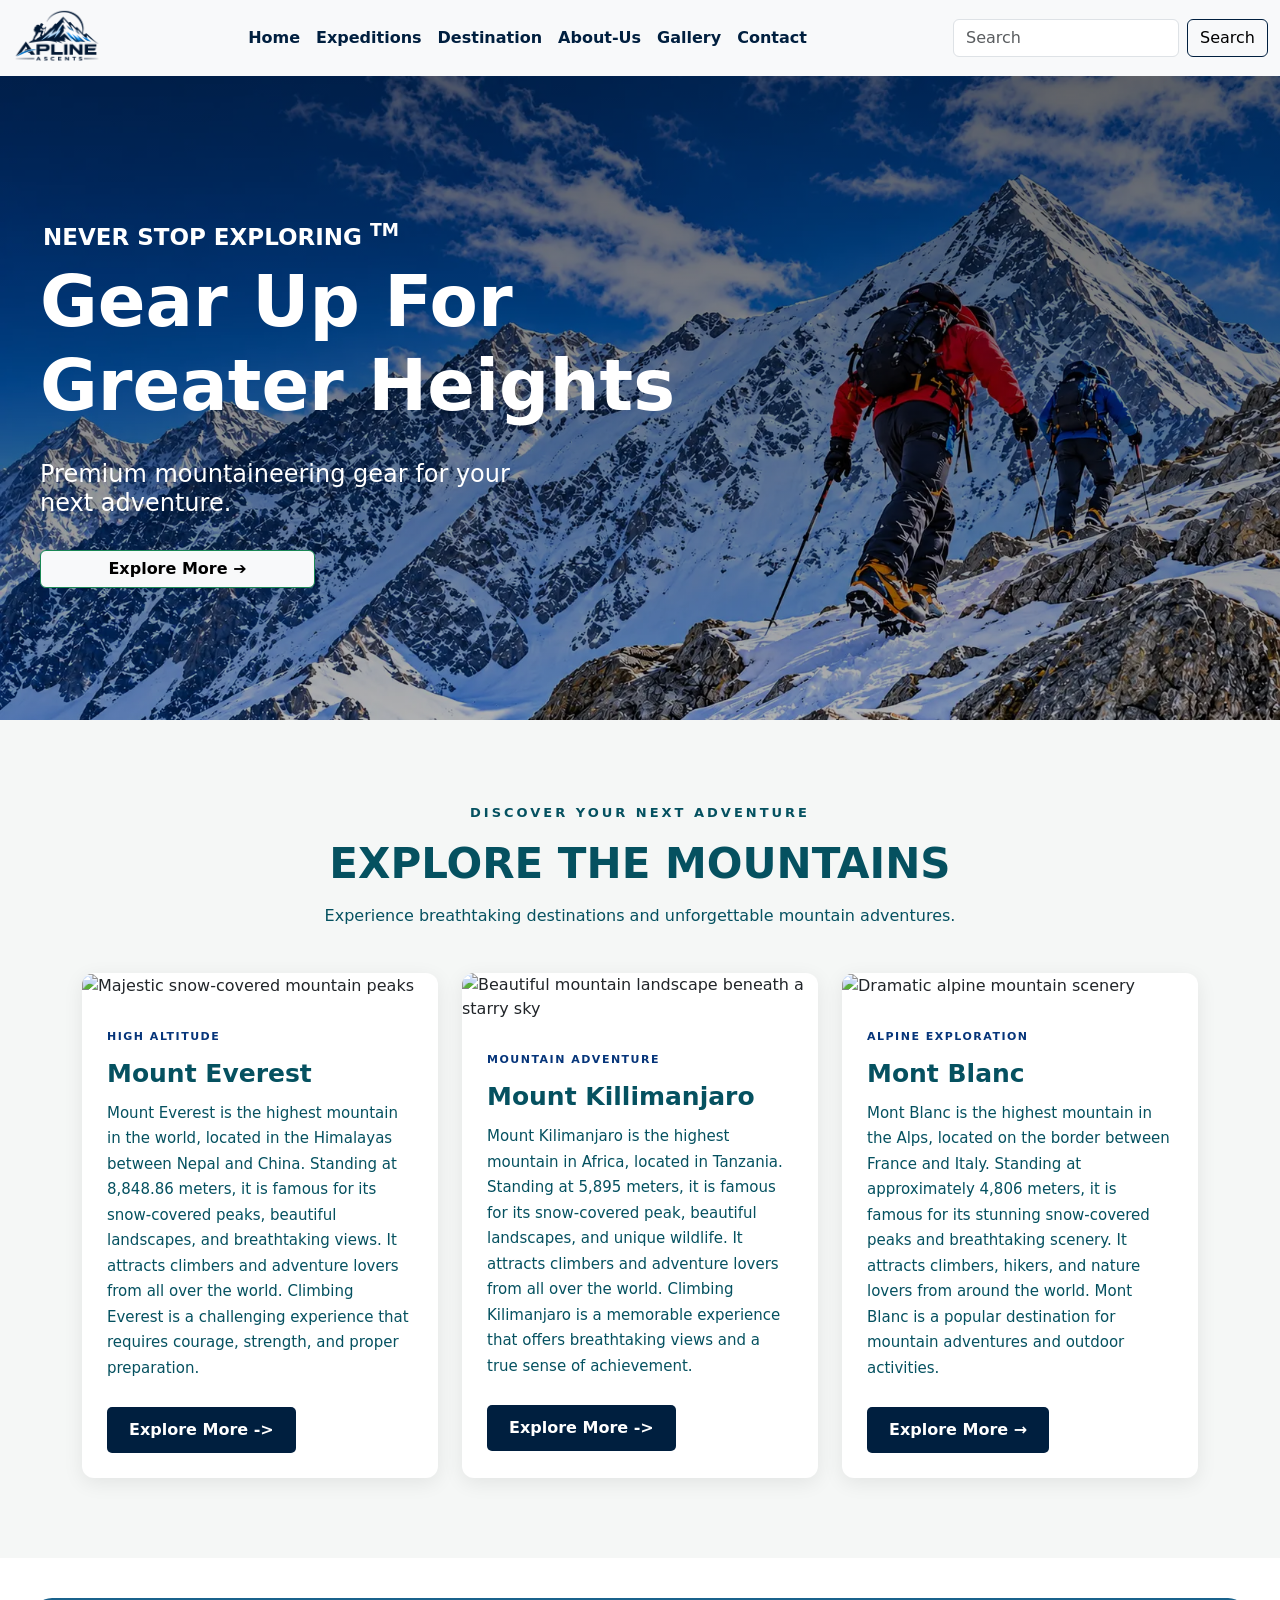
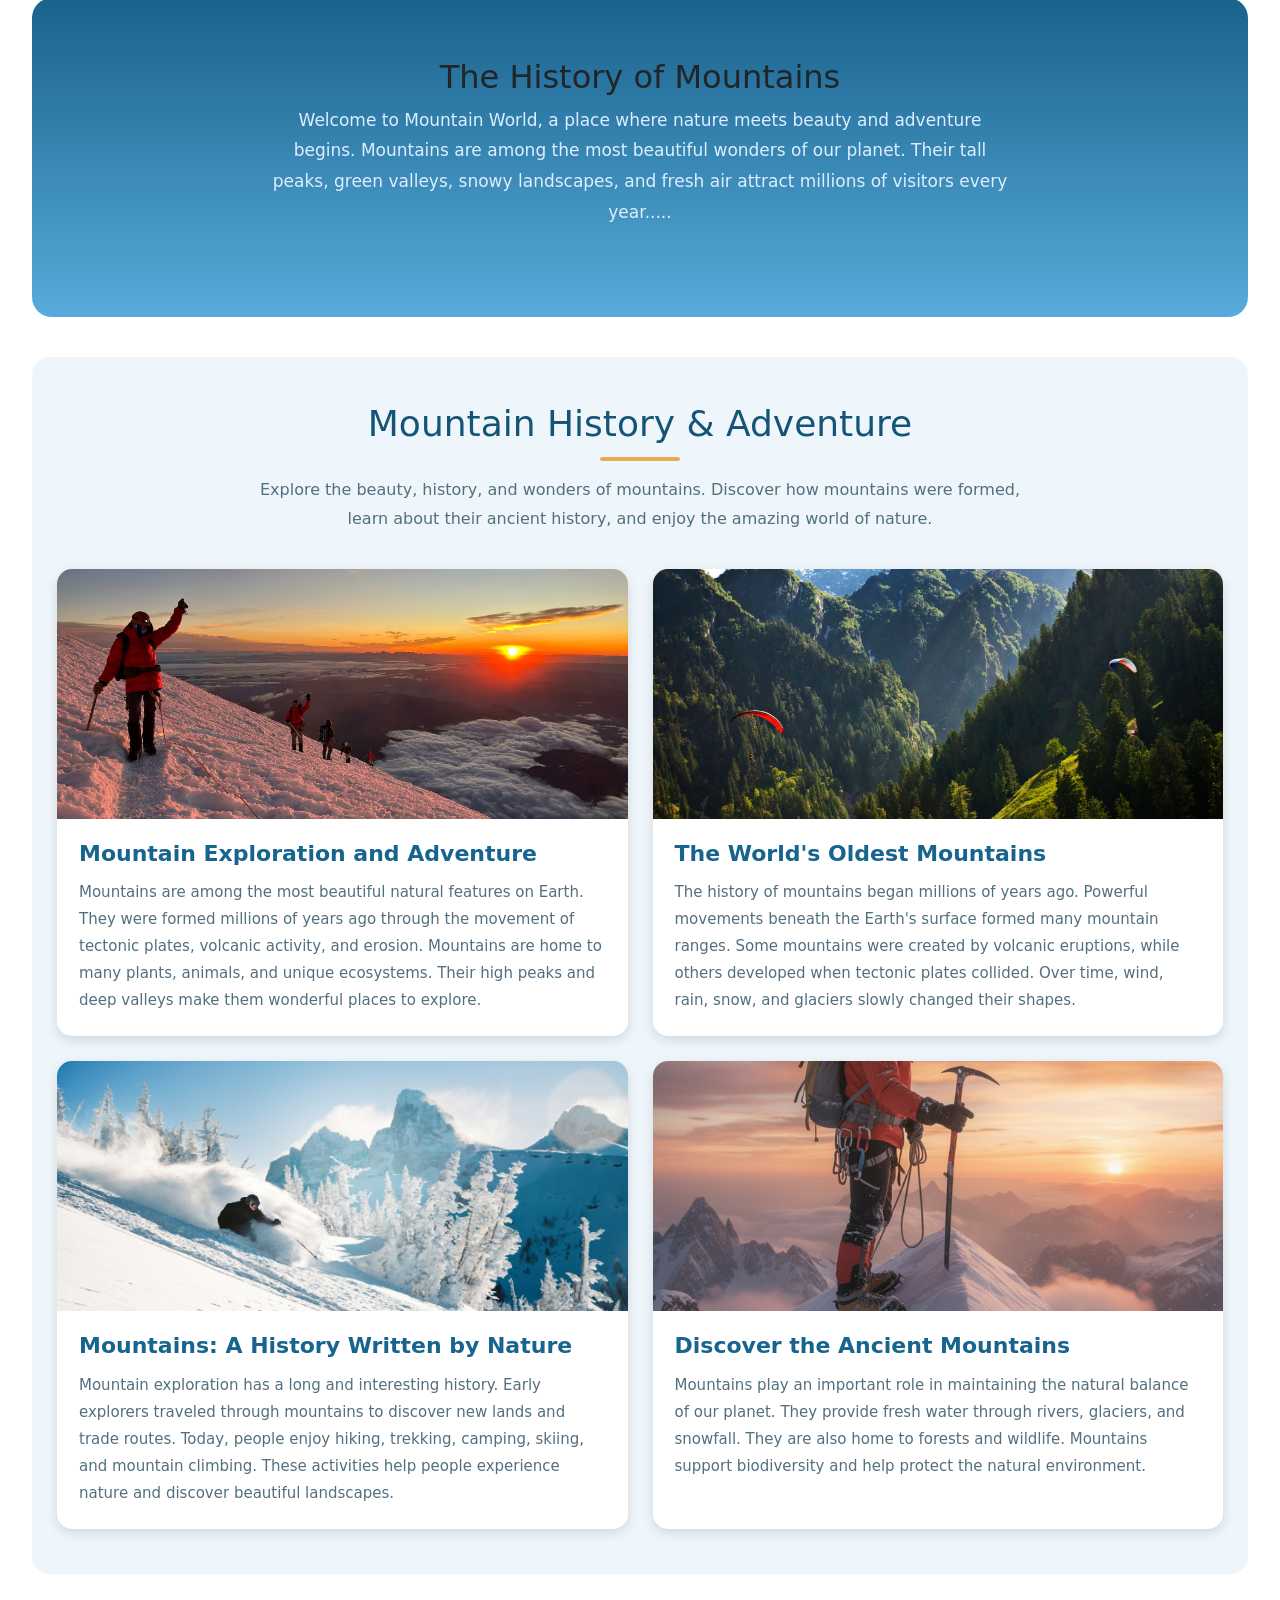
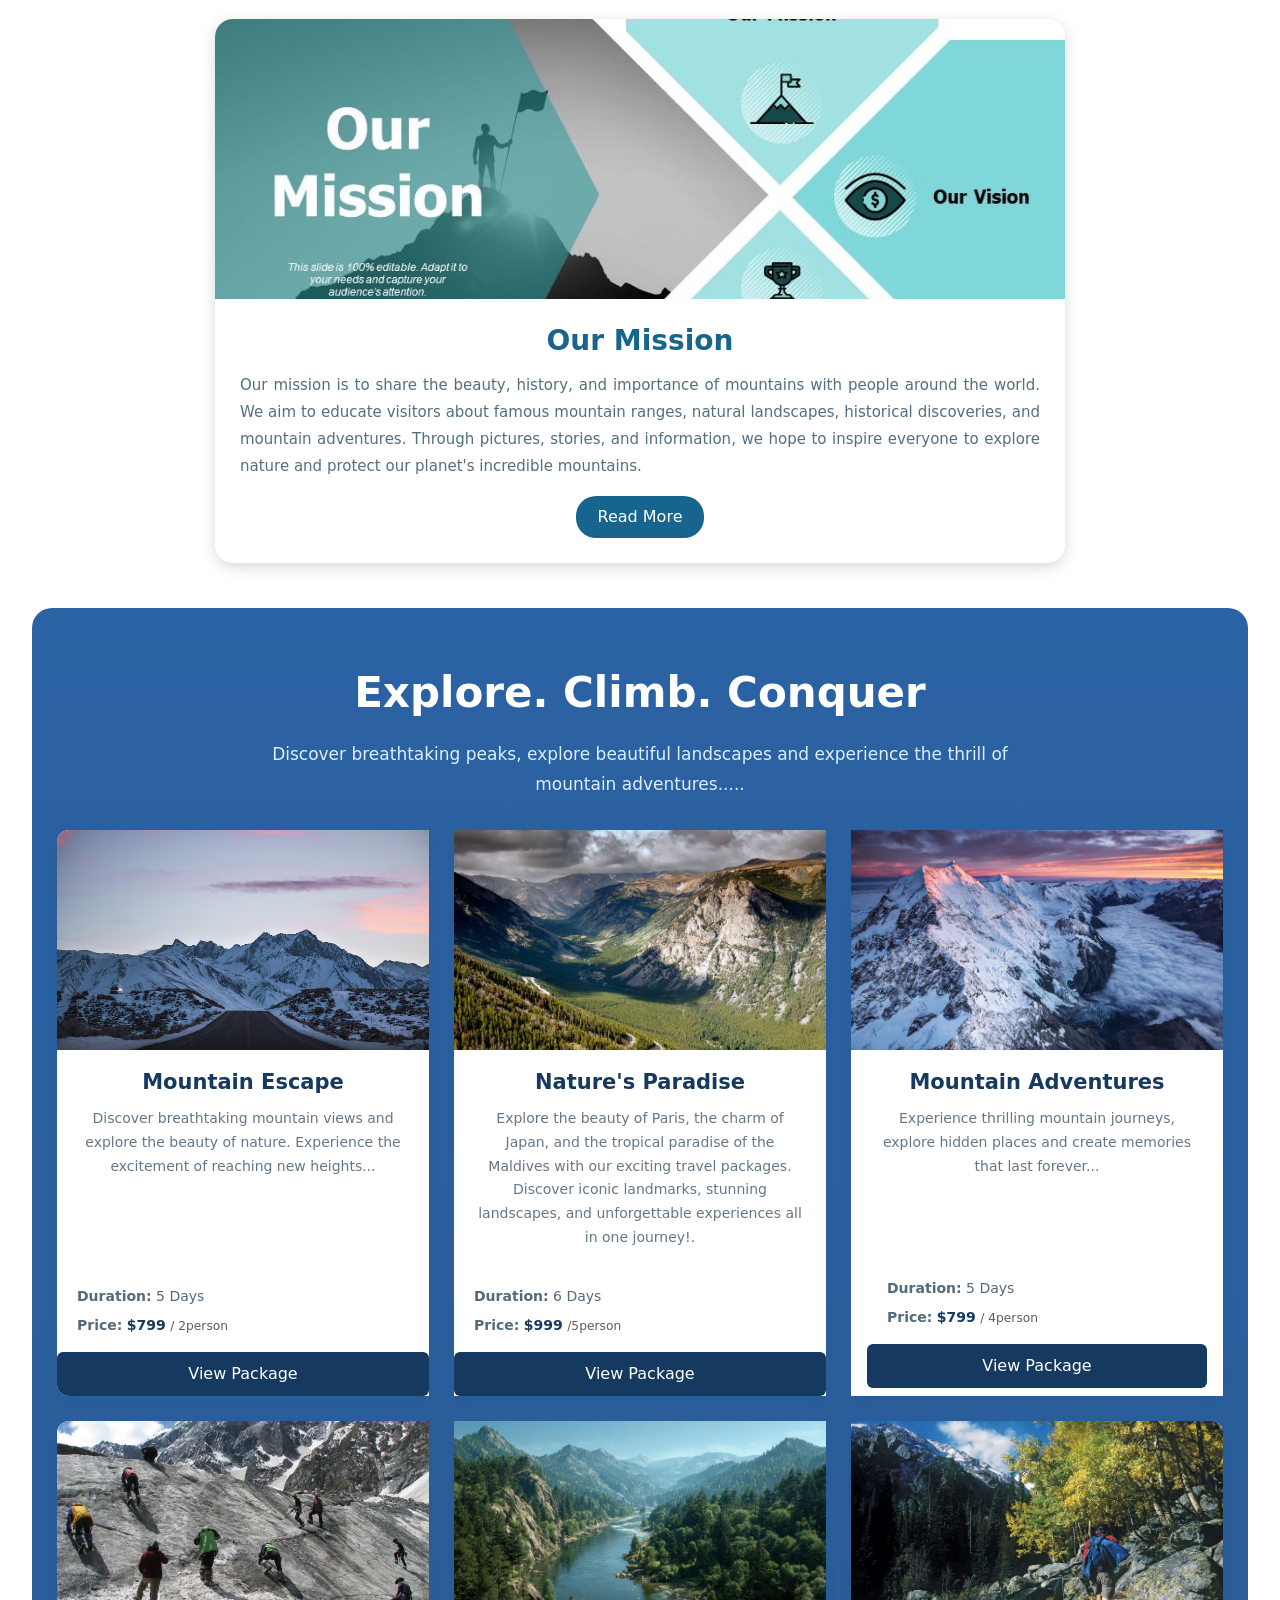
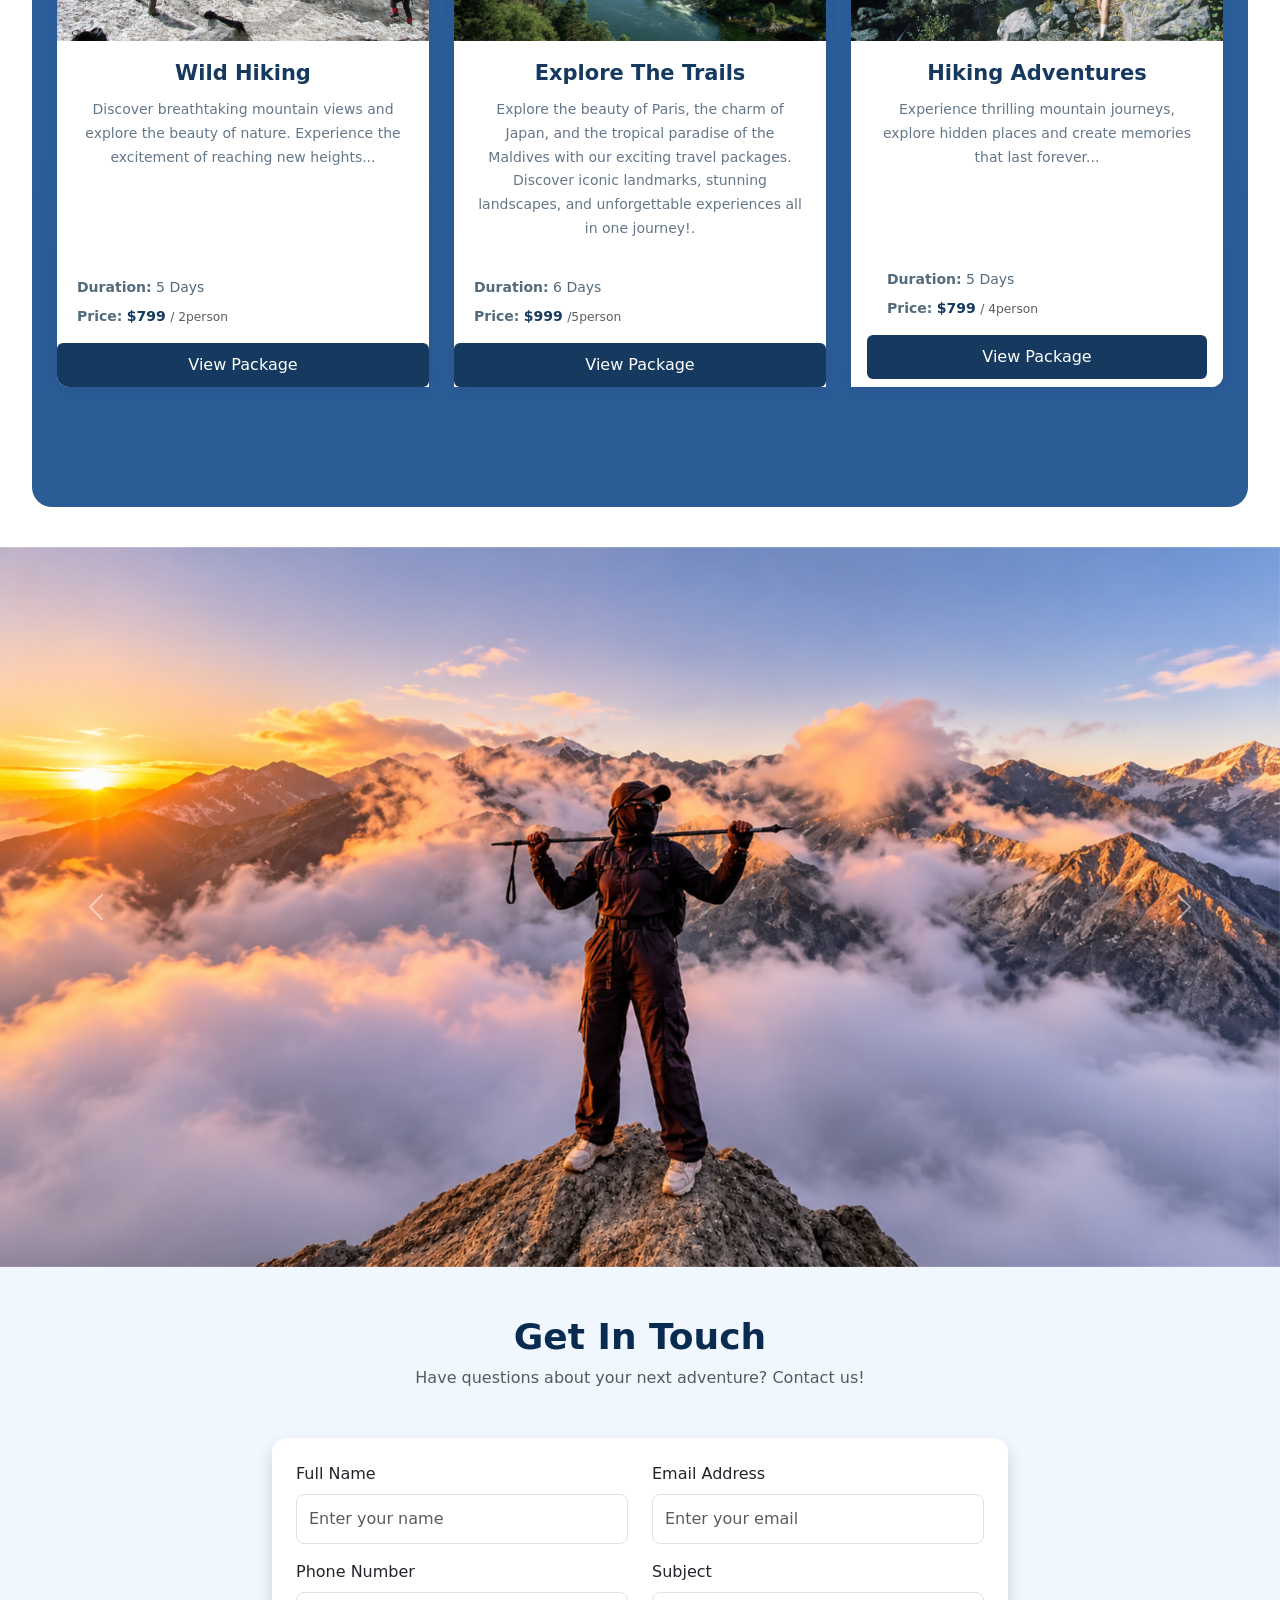
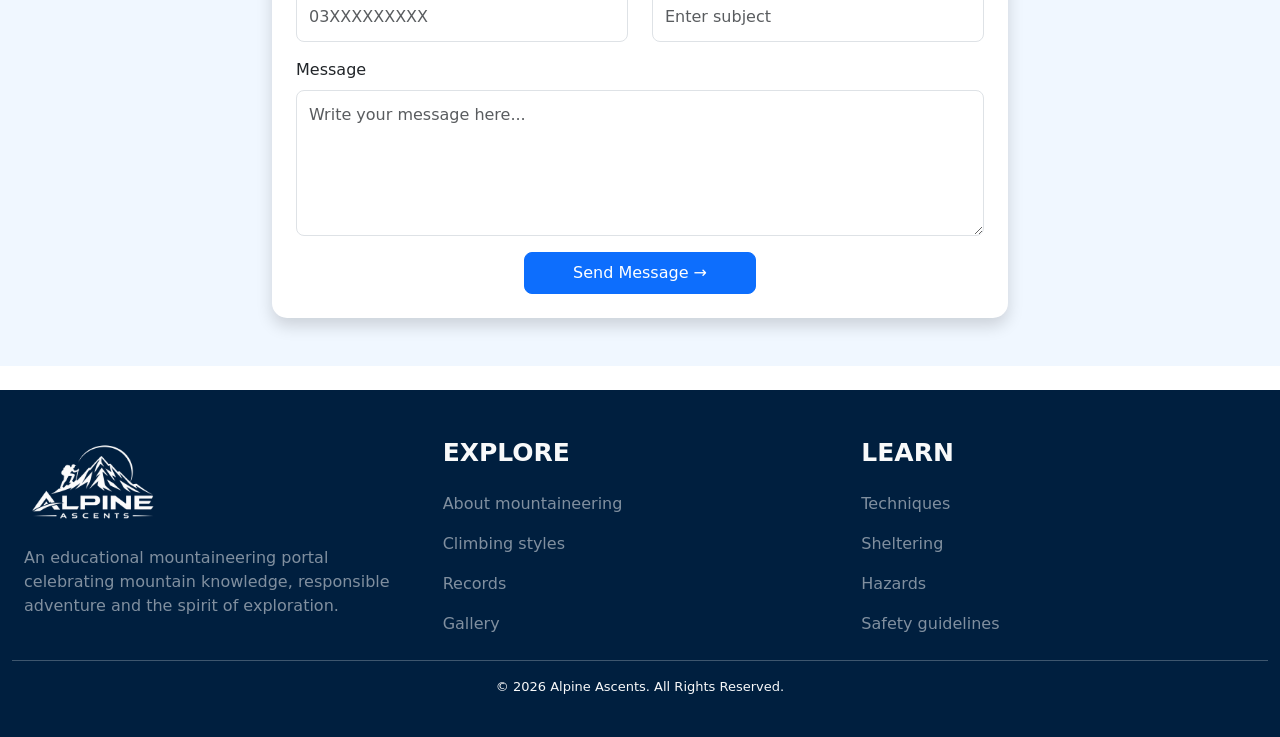
==== index.html @ e3d976d2 "first commit" ====
<!DOCTYPE html>
<html lang="en">
<head>
    <meta charset="UTF-8">
    <meta name="viewport" content="width=device-width, initial-scale=1.0">
    <meta name="description" content="Explore the world of mountaineering with Alpine Ascents. Discover famous mountains, climbing techniques, safety guidelines, and exciting mountain adventures." >
    <meta name="keywords" content="mountaineering, Alpine Ascents, mountain climbing, climbing techniques, famous mountains, mountaineering safety, climbing styles, mountain adventures, mountain exploration, mountaineering education">
    <title>Discover the World of Mountaineering</title>
    <link rel="stylesheet" href="./bootstrap css/bootstrap.css">
    <link rel="stylesheet" href="./bootstrap css/style.css">
    <link rel="stylesheet" href="./css/bootstrap.css">
    <link rel="shortcut icon" href="./images/Alpine Ascents Mountain Logo.png">
</head>

<body>
   
  <section>

      <nav class="navbar navbar-expand-lg navbar-light bg-light fixed-top">
  <div class="container-fluid">
    <div class="logoo">
      <img src="./images/Alpine Ascents Mountain Logo.png" >
    </div>
    <button class="navbar-toggler" type="button" data-bs-toggle="collapse" data-bs-target="#navbarSupportedContent" aria-controls="navbarSupportedContent" aria-expanded="false" aria-label="Toggle navigation">
      <span class="navbar-toggler-icon"></span>
    </button>
    <div class="collapse navbar-collapse" id="navbarSupportedContent">
     
      <ul class="navbar-nav mx-auto mb-2 mb-lg-0">
        <li class="nav-item">
          <a class="nav-link text-danger fw-bold" aria-current="page" href="./index.html" target="_top">Home</a>
        </li>
        <li class="nav-item">
          <a class="nav-link text-danger fw-bold" href="#Expeditions">Expeditions</a>
        </li>
         <li class="nav-item">
          <a class="nav-link text-danger fw-bold" href="./destination.html">Destination</a>
        </li>
         <li class="nav-item">
          <a class="nav-link text-danger fw-bold" href="#About-Us">About-Us</a>
        </li>
         <li class="nav-item">
          <a class="nav-link text-danger fw-bold" href="#gallery">Gallery</a>
        </li>
         <li class="nav-item">
          <a class="nav-link text-danger fw-bold" href="#contact">Contact</a>
        </li>
      </ul>
      
    <form class="d-flex" onsubmit="searchSection(event)">
    <input class="form-control me-2"
           type="search"
           id="searchInput"
           placeholder="Search">

    <button class="btn btn-outline-success" type="submit">
        Search
    </button>
</form>


    </div>
  </div>
</nav>
  </section>


  <section class="hero-section">
    <div class="hero">
      <img src="./images/Climbers Beneath Jagged Peaks.webp" class="hero-img">
    </div>
    <span class="d-block fw-bolder" style="margin-top: -500px; color: white; font-size: 23px; margin-left: 43px;">NEVER STOP EXPLORING <sup>TM</sup> </span>
  
    <h1 class="d-block fw-bolder hero-content" style="margin-top: -10; color: #fff; font-size: 80px; margin-left: 40px;">Gear Up For <br> Greater Heights</h1>
    <h4 class="hero-content" style="margin-top:200px; margin-left: 40px; font-weight:400;">Premium mountaineering gear for your <br> next adventure.</h4>
  
    <div class="btnn">
    <div class="d-flex">
    <button type="button" class="btn btn-success hero-contentt bg-light fw-bold"><a href="#About-Us">Explore More ➔</a></button>
  </div> 
  </div>
  

  </section>

    <div id="read-more">
  <section class="mountain-explore">
    <div class="container">

      <div class="explore-heading text-center">
        <span>DISCOVER YOUR NEXT ADVENTURE</span>
        <h2>EXPLORE THE MOUNTAINS</h2>
        <p>Experience breathtaking destinations and unforgettable mountain adventures.</p>
      </div>

      <div class="row g-4">
        <div class="col-lg-4 col-md-6 col-12">
          <div class="mountain-card">
            <img src="https://images.unsplash.com/photo-1464822759023-fed622ff2c3b?w=900"
            alt="Majestic snow-covered mountain peaks">

          <div class="mountain-info">
            <span class="mountain-tag">HIGH ALTITUDE</span>
            <h3>Mount Everest</h3>
            <p>
              Mount Everest is the highest mountain in the world, located in the Himalayas between Nepal and China. Standing at 8,848.86 meters, it is famous for its snow-covered peaks, beautiful landscapes, and breathtaking views. It attracts climbers and adventure lovers from all over the world. Climbing Everest is a challenging experience that requires courage, strength, and proper preparation.
            </p>
          <a href="#Expeditions" class="explore-btn">Explore More -></a>
          </div>
        </div>
        </div>
      
        <div class="col-lg-4 col-md-6 col-12">
          <div class="mountain-card">
            <img src="https://images.unsplash.com/photo-1519681393784-d120267933ba?w=900"
             alt="Beautiful mountain landscape beneath a starry sky">

             <div class="mountain-info">
              <span class="mountain-tag">MOUNTAIN ADVENTURE</span>
              <h3>Mount Killimanjaro</h3>
              <p>
               Mount Kilimanjaro is the highest mountain in Africa, located in Tanzania. Standing at 5,895 meters, it is famous for its snow-covered peak, beautiful landscapes, and unique wildlife. It attracts climbers and adventure lovers from all over the world. Climbing Kilimanjaro is a memorable experience that offers breathtaking views and a true sense of achievement.
              </p>
              <a href="#Expeditions" class="explore-btn">Explore More -></a>
             </div>
          </div>
        </div>

        <div class="col-lg-4 col-md-6 col-12">
           <div class="mountain-card">
                    <img src="https://images.unsplash.com/photo-1464278533981-50106e6176b1?w=900"
                alt="Dramatic alpine mountain scenery">

                    <div class="mountain-info">
                        <span class="mountain-tag">ALPINE EXPLORATION</span>
                        <h3>Mont Blanc</h3>
                        <p>
                          Mont Blanc is the highest mountain in the Alps, located on the border between France and Italy. Standing at approximately 4,806 meters, it is famous for its stunning snow-covered peaks and breathtaking scenery. It attracts climbers, hikers, and nature lovers from around the world. Mont Blanc is a popular destination for mountain adventures and outdoor activities.
                        </p>
                        <a href="#Expeditions" class="explore-btn">Explore More →</a>
                    </div>
            </div>
        </div>
      </div>
    </div>

  </section>
  </div>


  

<section id="Expeditions">

<section class="history">

      <h2 class="history-hadding">
        The History of Mountains
      </h2>

      <p class="history-description">
        Welcome to Mountain World, a place where nature meets beauty and adventure begins. Mountains are among the most beautiful wonders of our planet. Their tall peaks, green valleys, snowy landscapes, and fresh air attract millions of visitors every year..... 
      </p>

</section>

<section>

<section class="adventure">

    <h2 class="adventure-hadding">
        Mountain History & Adventure
    </h2>

    <p class="adventure-description">
        Explore the beauty, history, and wonders of mountains.
        Discover how mountains were formed, learn about their
        ancient history, and enjoy the amazing world of nature.
    </p>

    <div class="adventure-cards">

        <div class="card adventure-card">
            <img src="./images/Peters_Layne_SC_07262025_RopeTeamsAtSunrise--S-.jpeg" alt="Mountain Exploration">

            <div class="card-body">
                <h5 class="card-title">Mountain Exploration and Adventure</h5>
                <p class="card-text">
                    Mountains are among the most beautiful natural features on Earth. They were formed millions of years ago through the movement of tectonic plates, volcanic activity, and erosion. Mountains are home to many plants, animals, and unique ecosystems. Their high peaks and deep valleys make them wonderful places to explore.
                </p>
                
            </div>
        </div>


        <div class="card adventure-card">
            <img src="./images/153245593.webp" alt="Old Mountains">

            <div class="card-body">
                <h5 class="card-title">The World's Oldest Mountains</h5>
                <p class="card-text">
                    The history of mountains began millions of years ago. Powerful movements beneath the Earth's surface formed many mountain ranges. Some mountains were created by volcanic eruptions, while others developed when tectonic plates collided. Over time, wind, rain, snow, and glaciers slowly changed their shapes.
                </p>
               
            </div>
        </div>


        <div class="card adventure-card">
            <img src="./images/1090db19f9a7d6df4d1b17694702d9575f4d8261.jpg" alt="Mountain Nature">

            <div class="card-body">
                <h5 class="card-title">Mountains: A History Written by Nature</h5>
                <p class="card-text">
                    Mountain exploration has a long and interesting history. Early explorers traveled through mountains to discover new lands and trade routes. Today, people enjoy hiking, trekking, camping, skiing, and mountain climbing. These activities help people experience nature and discover beautiful landscapes.
                </p>
               
            </div>
        </div>


        <div class="card adventure-card">
            <img src="./images/peak-sunset-triumph-stockcake.jpg" alt="Mountain Sunset">

            <div class="card-body">
                <h5 class="card-title">Discover the Ancient Mountains</h5>
                <p class="card-text">
                    Mountains play an important role in maintaining the natural balance of our planet. They provide fresh water through rivers, glaciers, and snowfall. They are also home to forests and wildlife. Mountains support biodiversity and help protect the natural environment.
                </p>
               
            </div>
        </div>

    </div>

</section>



<div class="card mission-card">

    <img src="./images/our mission.jpg" alt="Our Mission">

    <div class="card-body">
        <h3 class="card-title">Our Mission</h3>

        <p class="card-text">
            Our mission is to share the beauty, history, and importance
            of mountains with people around the world. We aim to educate
            visitors about famous mountain ranges, natural landscapes,
            historical discoveries, and mountain adventures. Through
            pictures, stories, and information, we hope to inspire
            everyone to explore nature and protect our planet's
            incredible mountains.
        </p>
 <a href="#read-more" class="btn btn-primary">Read More</a>
      
    </div>

</div>

</section>




<section id="About-Us">

      <section class="trip-section">

      <h2 class="trip-heading">
        Explore. Climb. Conquer
      </h2>

      <p class="trip-description">
        Discover breathtaking peaks, explore beautiful landscapes
    and experience the thrill of mountain adventures..... 
      </p>



<div class="card-group">
  <div class="card">
    <img src="./images/beautiful-wide-shot-road-near-mountains-filled-with-snow-pink-purple-sky_181624-2416.avif" alt="...">
    <div class="card-body">
      <h3 class="card-title">Mountain Escape</h3>
      <p class="card-text">Discover breathtaking mountain views and explore the beauty of nature. Experience the excitement of reaching new heights...</p>
    </div>
    <div class="card-footer">
      <small class="text-muted"></small>
    </div>



<p class="mb-2">
    <i class="bi bi-calendar-event"></i>
    <strong>Duration:</strong> 5 Days 
</p>

<p class="mb-3">
    <strong>Price:</strong>
    <span class="text-primary fw-bold">$799</span>
    <small class="text-muted">/ 2person</small>
</p>

<a href="javascript:void(0);"
   class="btn btn-primary w-100"
   onclick="showAlert()">
    View Package
</a>
  </div>
  
  <div class="card">
    <img src="./images/638330712259251582.jpg" class="card-img-top" alt="...">
    <div class="card-body">
      <h3 class="card-title">Nature's Paradise</h3>
      <p class="card-text">Explore the beauty of Paris, the charm of Japan, and the tropical paradise of the Maldives with our exciting travel packages. Discover iconic landmarks, stunning landscapes, and unforgettable experiences all in one journey!.</p>
    </div>
    <div class="card-footer">
      <small class="text-muted"></small>
    </div>

    <p class="mb-2">
    <i class="bi bi-calendar-event"></i>
    <strong>Duration:</strong> 6 Days 
</p>

<p class="mb-3">
    <strong>Price:</strong>
    <span class="text-primary fw-bold">$999</span>
    <small class="text-muted">/5person</small>
</p>

<a href="javascript:void(0);"
   class="btn btn-primary w-100"
   onclick="showAlert()">
    View Package
</a>

  </div>
  <div class="card">
    <img src="./images/grand-peaks-mount-cook.avif" class="card-img-top" alt="...">
    <div class="card-body">
      <h5 class="card-title">Mountain Adventures</h5>
      <p class="card-text">Experience thrilling mountain journeys, explore hidden places and create memories that last forever...</p>
    </div>
    <div class="card-footer">
      <small class="text-muted"></small>


<p class="mb-2">
    <i class="bi bi-calendar-event"></i>
    <strong>Duration:</strong> 5 Days 
</p>

<p class="mb-3">
    <strong>Price:</strong>
    <span class="text-primary fw-bold">$799</span>
    <small class="text-muted">/ 4person</small>
</p>

<a href="javascript:void(0);"
   class="btn btn-primary w-100"
   onclick="showAlert()">
    View Package
</a>



        </div>
    </div>


<div class="card-group">
  <div class="card">
    <img src="./images/tumblr_inline_nokqxhLLDf1sylz4h_1280.jpg" alt="...">
    <div class="card-body">
      <h3 class="card-title">Wild Hiking</h3>
      <p class="card-text">Discover breathtaking mountain views and explore the beauty of nature. Experience the excitement of reaching new heights...</p>
    </div>
    <div class="card-footer">
      <small class="text-muted"></small>
    </div>

<p class="mb-2">
    <i class="bi bi-calendar-event"></i>
    <strong>Duration:</strong> 5 Days 
</p>

<p class="mb-3">
    <strong>Price:</strong>
    <span class="text-primary fw-bold">$799</span>
    <small class="text-muted">/ 2person</small>
</p>

<a href="javascript:void(0);"
   class="btn btn-primary w-100"
   onclick="showAlert()">
    View Package
</a>
  </div>
  
  <div class="card">
    <img src="./images/a-wide-river-flows-through-a-dense-green-forest-with-mountains-in-the-background-under-a-clear-blue-sky-free-photo.jpeg" class="card-img-top" alt="...">
    <div class="card-body">
      <h3 class="card-title">Explore The Trails</h3>
      <p class="card-text">Explore the beauty of Paris, the charm of Japan, and the tropical paradise of the Maldives with our exciting travel packages. Discover iconic landmarks, stunning landscapes, and unforgettable experiences all in one journey!.</p>
    </div>
    <div class="card-footer">
      <small class="text-muted"></small>
    </div>

    <p class="mb-2">
    <i class="bi bi-calendar-event"></i>
    <strong>Duration:</strong> 6 Days 
</p>

<p class="mb-3">
    <strong>Price:</strong>
    <span class="text-primary fw-bold">$999</span>
    <small class="text-muted">/5person</small>
</p>

<a href="javascript:void(0);"
   class="btn btn-primary w-100"
   onclick="showAlert()">
    View Package
</a>
  </div>
  <div class="card">
    <img src="./images/Hikers-Gore-Range-Mountains-Denver.webp" class="card-img-top" alt="...">
    <div class="card-body">
      <h5 class="card-title">Hiking Adventures</h5>
      <p class="card-text">Experience thrilling mountain journeys, explore hidden places and create memories that last forever...</p>
    </div>
    <div class="card-footer">
      <small class="text-muted"></small>


<p class="mb-2">
    <i class="bi bi-calendar-event"></i>
    <strong>Duration:</strong> 5 Days 
</p>

<p class="mb-3">
    <strong>Price:</strong>
    <span class="text-primary fw-bold">$799</span>
    <small class="text-muted">/ 4person</small>
</p>

<a href="javascript:void(0);"
   class="btn btn-primary w-100"
   onclick="showAlert()">
    View Package
</a>

        </div>
    </div>

</section>
</section>

<section>
  
</section>



<section id="gallery">
<div id="carouselExampleControls" class="carousel slide" data-bs-ride="carousel"  data-bs-interval="2000">
  <div class="carousel-inner">
    <div class="carousel-item active">
      <img src="./images/Lone Hiker Above Golden Mountain Clouds.png" class="d-block w-100" alt="image1">
    </div>
    <div class="carousel-item ">
      <img src="./images/Sunset Summit Hiker Above the Clouds.png" class="d-block w-100" alt="image2">
    </div>
    <div class="carousel-item">
      <img src="./images/Climber Against the Frozen Peaks.png" class="d-block w-100" alt="image3">
    </div>
    <div class="carousel-item">
      <img src="./images/Powder Turn Beneath Snowy Peaks.png" class="d-block w-100" alt="image4">
    </div>
    <div class="carousel-item">
      <img src="./images/Peters_Layne_SC_07262025_RopeTeamsAtSunrise--S-.jpeg" class="d-block w-100" alt="image4">
    </div>
  </div>
  <button class="carousel-control-prev" type="button" data-bs-target="#carouselExampleControls" data-bs-slide="prev">
    <span class="carousel-control-prev-icon" aria-hidden="true"></span>
    <span class="visually-hidden">Previous</span>
  </button>
  <button class="carousel-control-next" type="button" data-bs-target="#carouselExampleControls" data-bs-slide="next">
    <span class="carousel-control-next-icon" aria-hidden="true"></span>
    <span class="visually-hidden">Next</span>
  </button>
</div>
</section>





<section id="contact" class="py-5">
    <div class="container">

        <div class="text-center mb-5">
            <h2 class="fw-bold">Get In Touch</h2>
            <p class="text-muted">
                Have questions about your next adventure? Contact us!
            </p>
        </div>

        <div class="row justify-content-center">

            <div class="col-lg-8 col-md-10 col-12">

                <div class="card border-0 shadow p-4">

                    <form action="https://formsubmit.co/abeer2606b@aptechgdn.net"
                        method="POST">

                        <input type="hidden" name="_subject"
                            value="New Message - Alpine Ascents">

                        <input type="hidden" name="_template"
                            value="table">

                        <div class="row">

                            <div class="col-md-6 mb-3">
                                <label class="form-label">Full Name</label>
                                <input type="text" name="name"
                                 class="form-control"
                                 placeholder="Enter your name"
                                pattern="[A-Za-z ]{3,}"
                               minlength="3"
                              title="Name must contain at least 3 letters. Numbers are not allowed."
                              required> 
                            </div>

                            <div class="col-md-6 mb-3">
                                <label class="form-label">Email Address</label>
                                <input type="email" name="email"
                                    class="form-control"
                                    placeholder="Enter your email" required>
                            </div>

                            <div class="col-md-6 mb-3">
                                <label class="form-label">Phone Number</label>
                               <input type="tel" name="phone"
                               class="form-control"
                               placeholder="03XXXXXXXXX"
                               pattern="03[0-9]{9}"
                               minlength="11"
                               maxlength="11"
                               title="Enter a valid 11-digit Pakistani phone number starting with 03."
                               required>       
                            </div>

                            <div class="col-md-6 mb-3">
                                <label class="form-label">Subject</label>
                                <input type="text" name="subject"
                                    class="form-control"
                                    placeholder="Enter subject">
                            </div>

                            <div class="col-12 mb-3">
                                <label class="form-label">Message</label>
                                <textarea name="message"
                                    class="form-control" rows="5"
                                    placeholder="Write your message here..."
                                    required></textarea>
                            </div>

                            <div class="col-12 text-center">
                                <button type="submit"
                                    class="btn btn-primary px-5 py-2">
                                    Send Message →
                                </button>
                            </div>

                        </div>

                    </form>

                </div>

            </div>

        </div>

    </div>
</section>




  <section class="footer">
        <footer class="bg-navy p-4 text-light mt-4">
        <div class="row">
            <div class="mt-4 mb-2 col-12 col-md-6 col-lg-4">
                <div class="logo-img">
                <img src="./logo img/Alpine Ascent Mountain Logo.png">
                <h1></h1>
                </div>
                <p class="mt-3 text-white-50">An educational mountaineering portal celebrating mountain knowledge, responsible adventure and the spirit of exploration.</p>
             </div>
        
             <div class="mt-4 mb-2 col-12 col-md-6 col-lg-4">
                <h1 class="fw-bolder pb-3 " style="font-size: 25px;">EXPLORE</h1>
                 <p class=" text-white-50">About mountaineering</p>
                 <p class=" text-white-50">Climbing styles</p>
                 <p class=" text-white-50">Records</p>
                 <p class=" text-white-50">Gallery</p>
            </div>

            <div class="mt-4 mb-2 col-12 col-md-6 col-lg-4">
                <h1 class="fw-bolder pb-3 " style="font-size: 25px;">LEARN</h1>
                 <p class=" text-white-50">Techniques</p>
                 <p class=" text-white-50">Sheltering</p>
                 <p class=" text-white-50">Hazards</p>
                 <p class=" text-white-50">Safety guidelines</p>
            </div>
            <hr class="footer-line">
            <p class="text-center" style="font-size: 13px;">&copy; 2026 Alpine Ascents. All Rights Reserved.</p>
            </div>
    </footer>
  </section>

     



<script src="./bootstrap js/bootstrap.js"></script>
<script>
    function showAlert() {
        alert("Please fill out the contact form first!");
    }

function searchSection(event) {
    event.preventDefault();

    let search = document.getElementById("searchInput").value.toLowerCase().trim();

    let links = document.querySelectorAll(".navbar-nav .nav-link");

    let found = false;

    links.forEach(link => {

        let name = link.innerText.toLowerCase();

        if (name.includes(search) && search !== "") {

            let href = link.getAttribute("href");

            if (href.startsWith("#")) {
                let section = document.querySelector(href);

                if (section) {
                    section.scrollIntoView({
                        behavior: "smooth"
                    });
                    found = true;
                }
            } 
            else {
                window.location.href = href;
                found = true;
            }
        }
    });

    if (!found && search !== "") {
        alert("No result found!");
    }
}

    function searchSection(event) {
        event.preventDefault();

        let searchValue = document.getElementById("searchInput").value;

        if (searchValue.trim() === "") {
            alert("Please fill in the search field first!");
        }
    }

</script>

</body>
</html>
---- bootstrap css/style.css ----
.nav ul li a :hover{
    cursor: pointer;
    color: antiquewhite;
}

.logoo img{
    width: 100%;
}

.logoo{
    width: 90px;
    justify-content:left;
}

.text-y{
    color: blue;
}

.btnn{
    margin-top: -450px;
}

@media (min-width: 576px) and (max-width: 768px) {
  
.btnn{
    margin-top: -450px;
    width: 30px;
}


}


#contact {
    background-color: #f0f7ff;
}

#contact h2 {
    color: #092b50;
    font-size: 36px;
}

#contact .card {
    border-radius: 15px;
}

#contact .form-control {
    padding: 12px;
    border-radius: 8px;
}

#contact .form-control:focus {
    border-color: #0d6efd;
    box-shadow: 0 0 5px rgba(13, 110, 253, 0.2);
}

#contact button {
    border-radius: 8px;
}
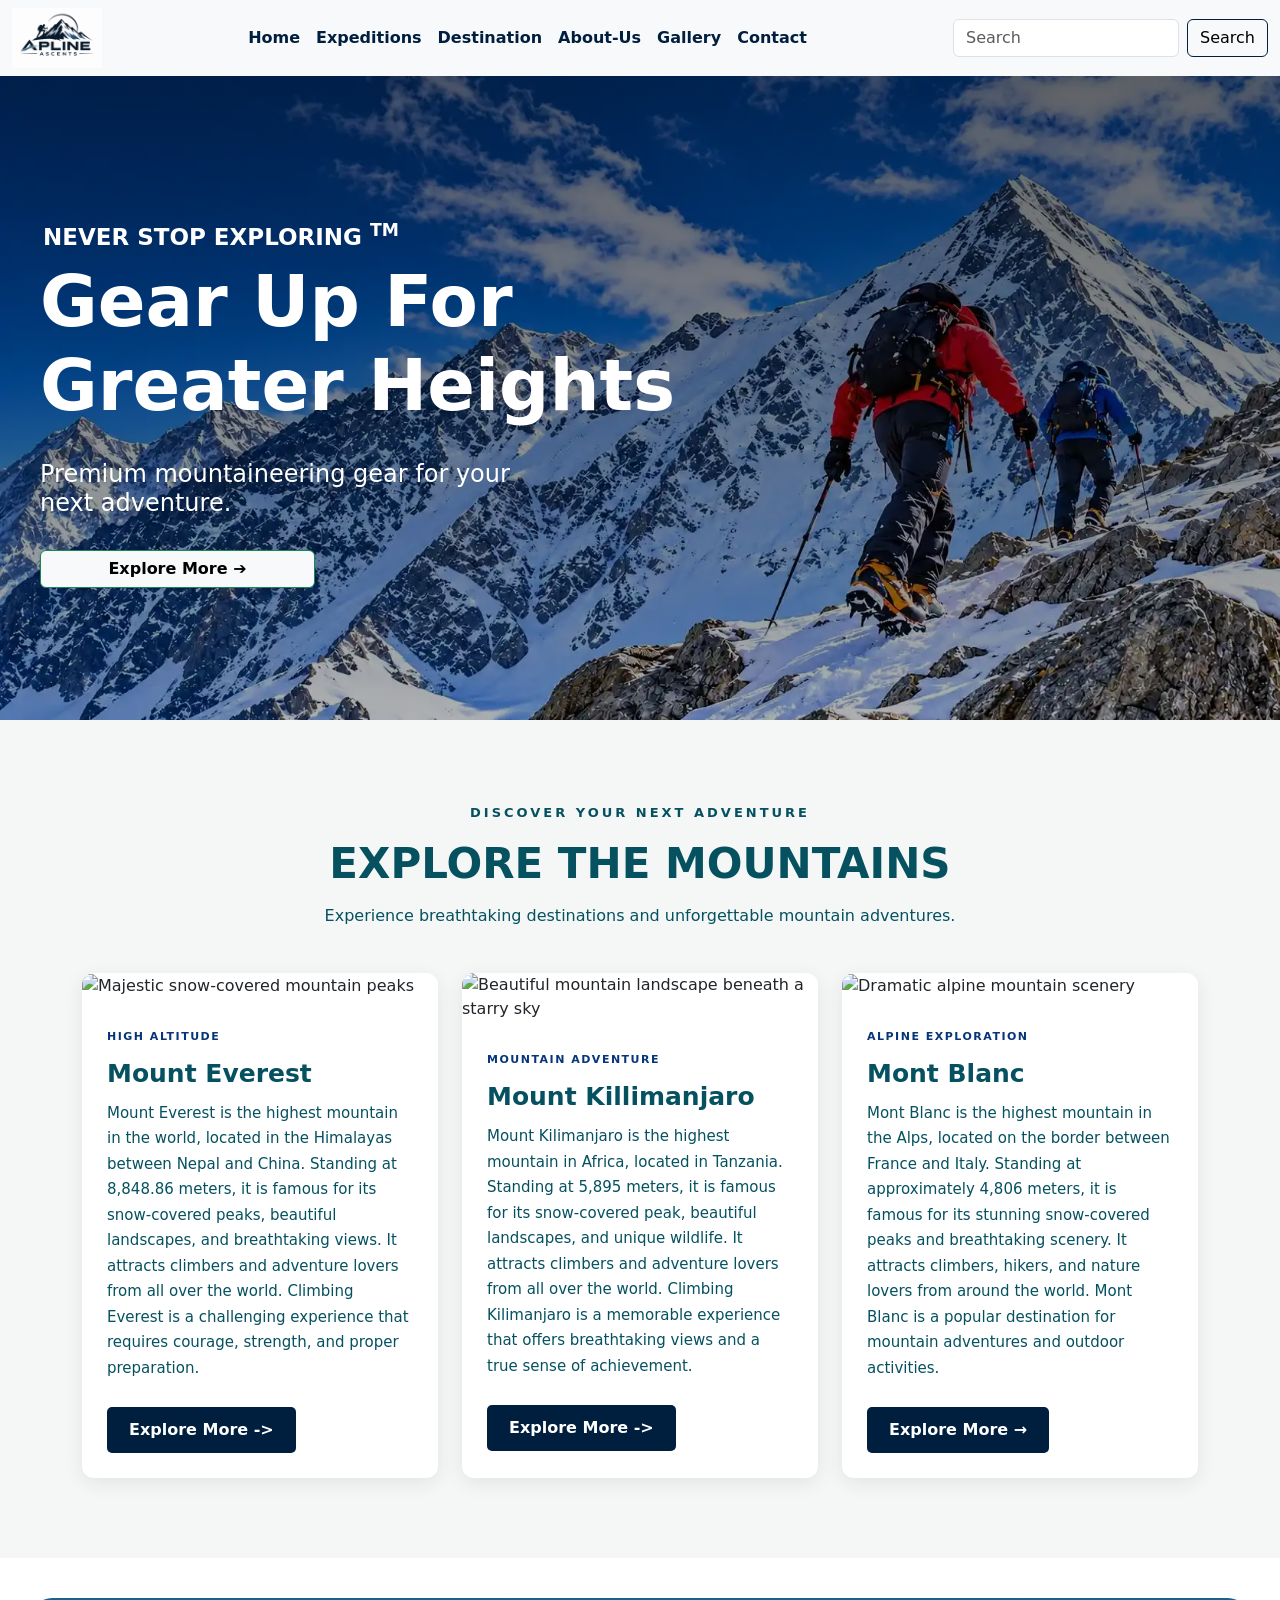
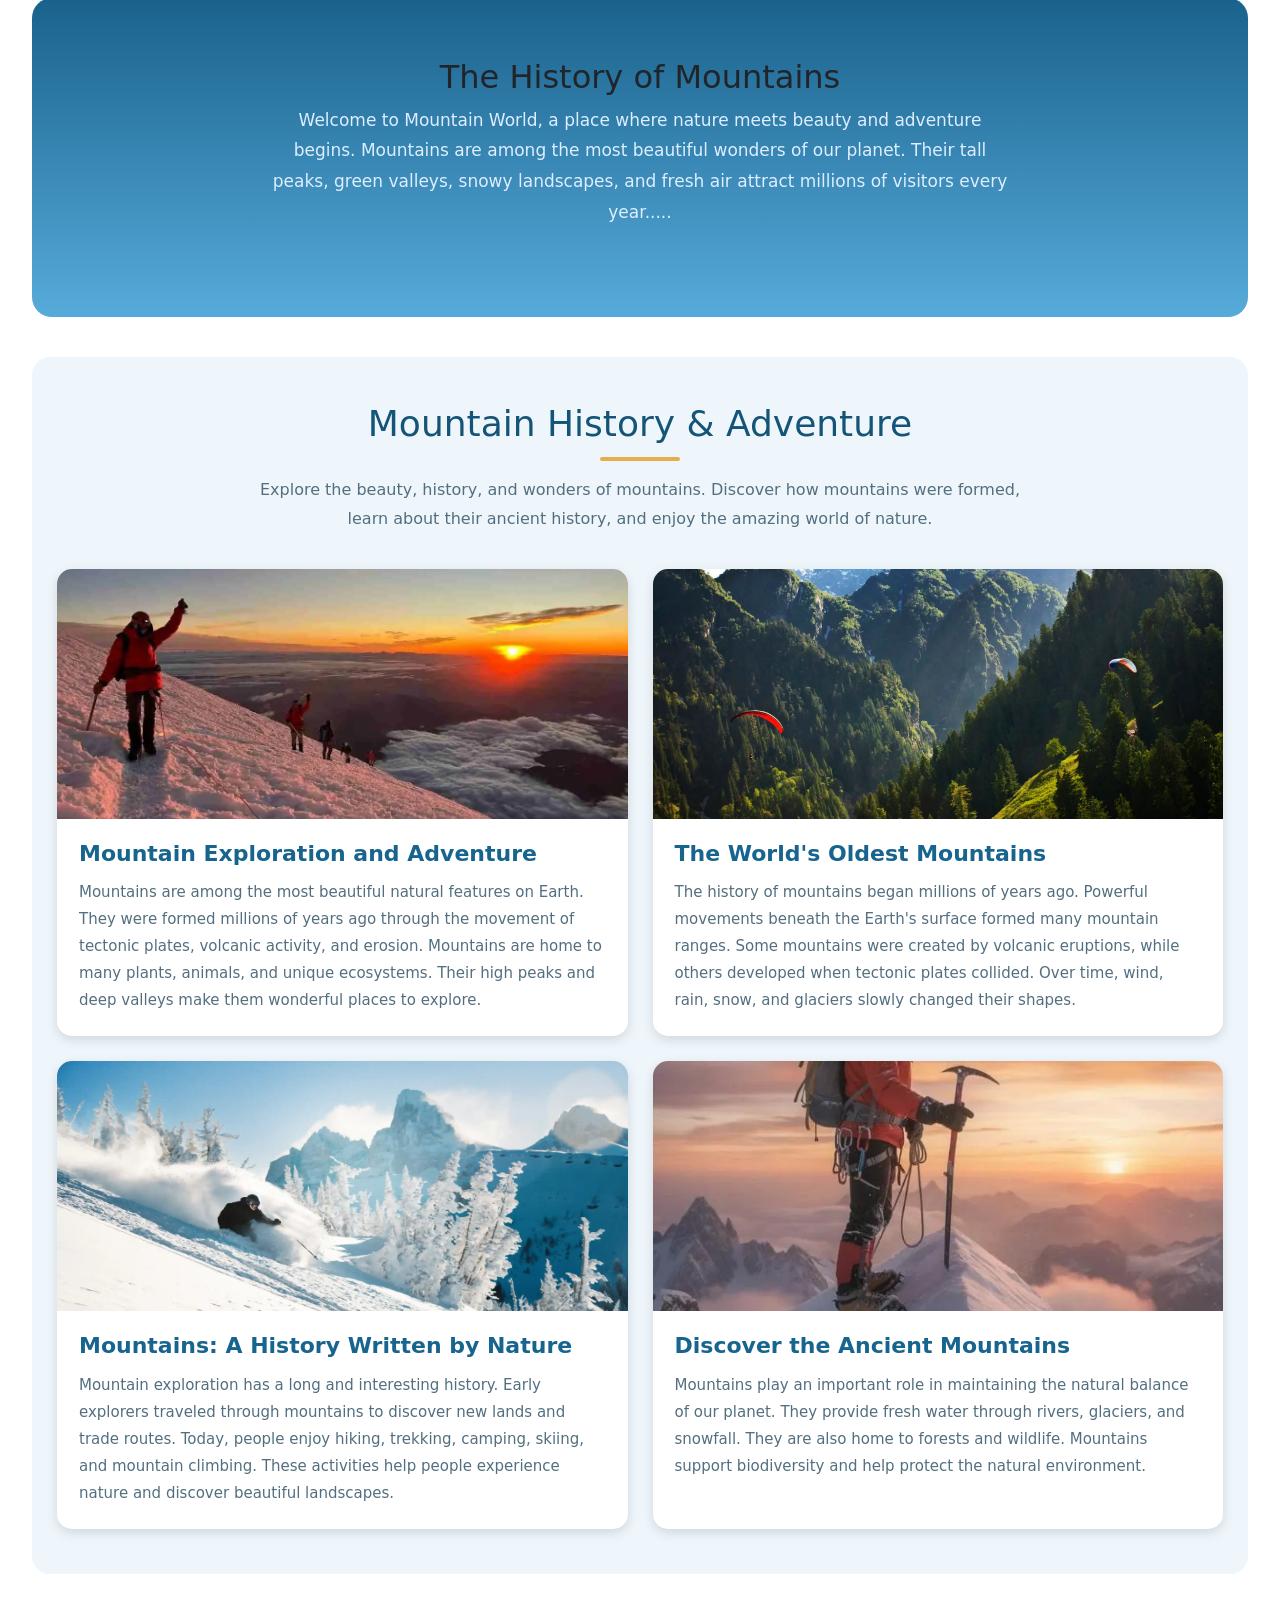
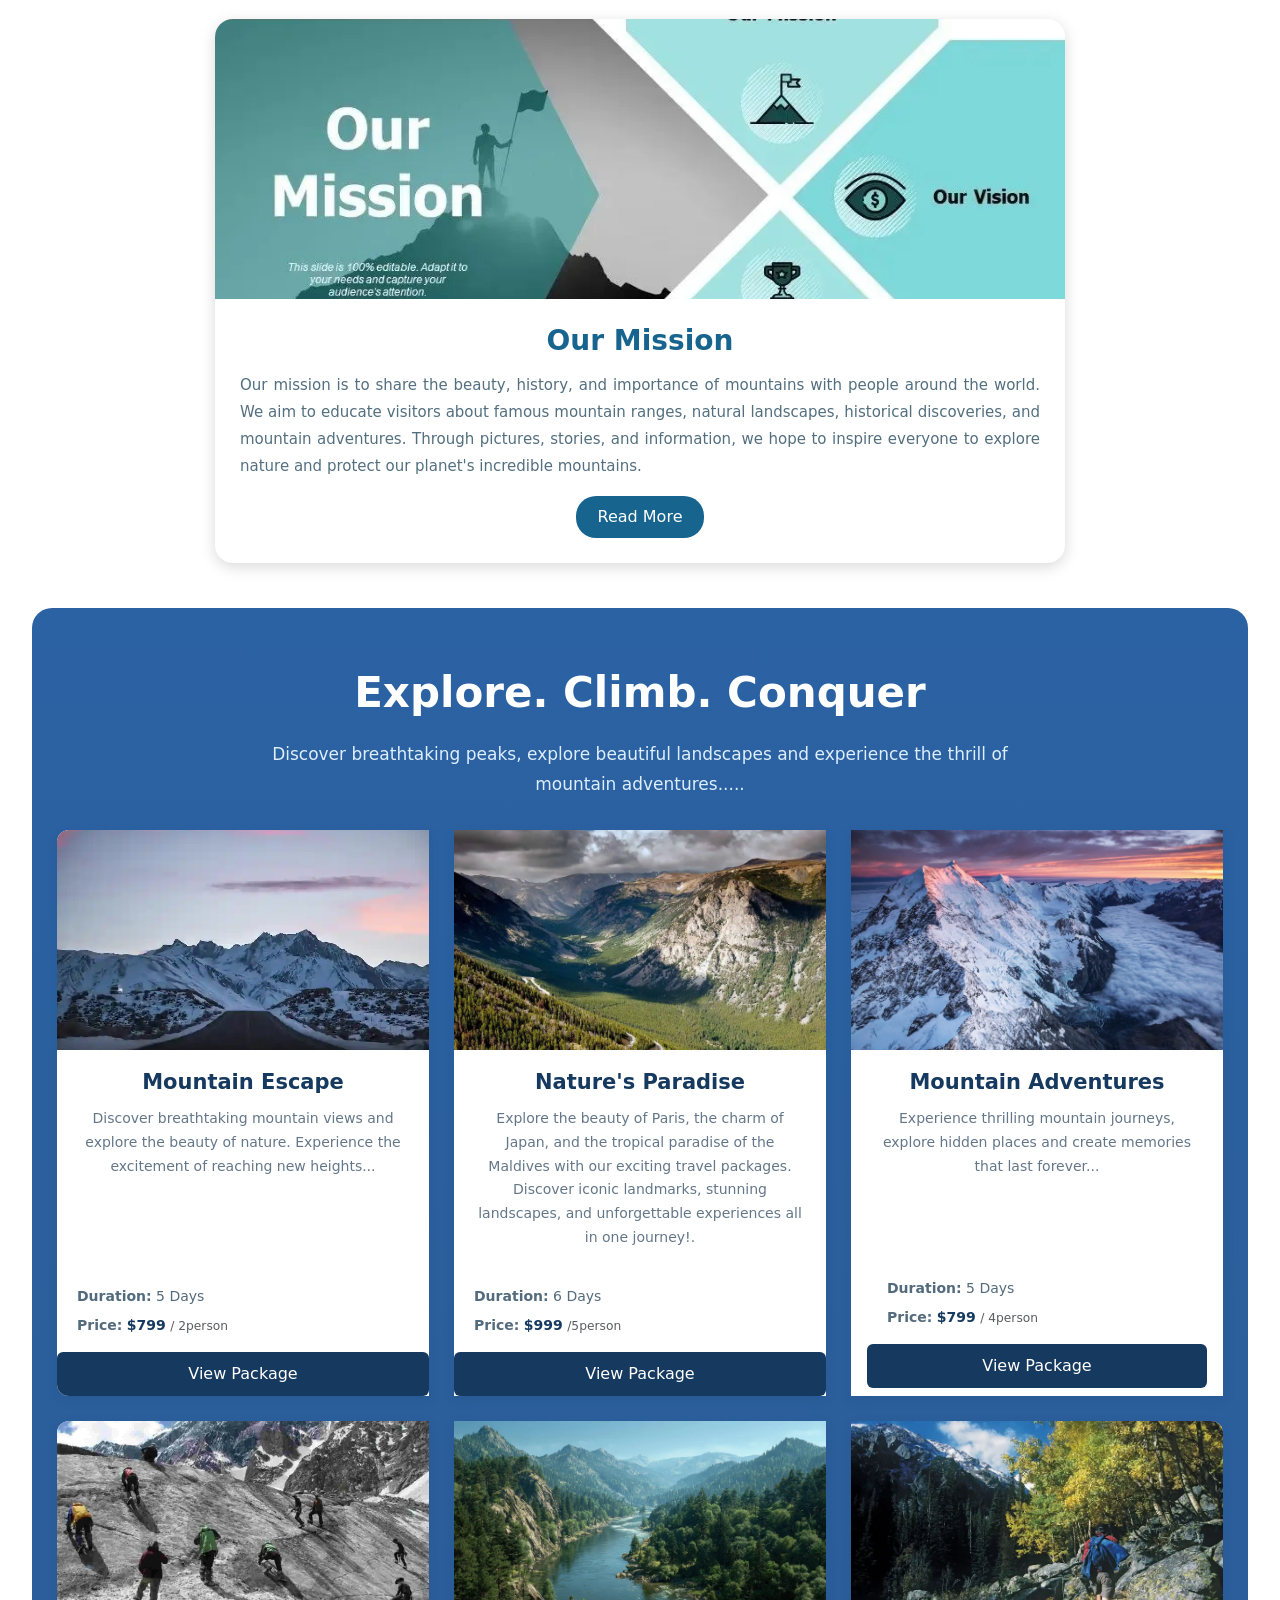
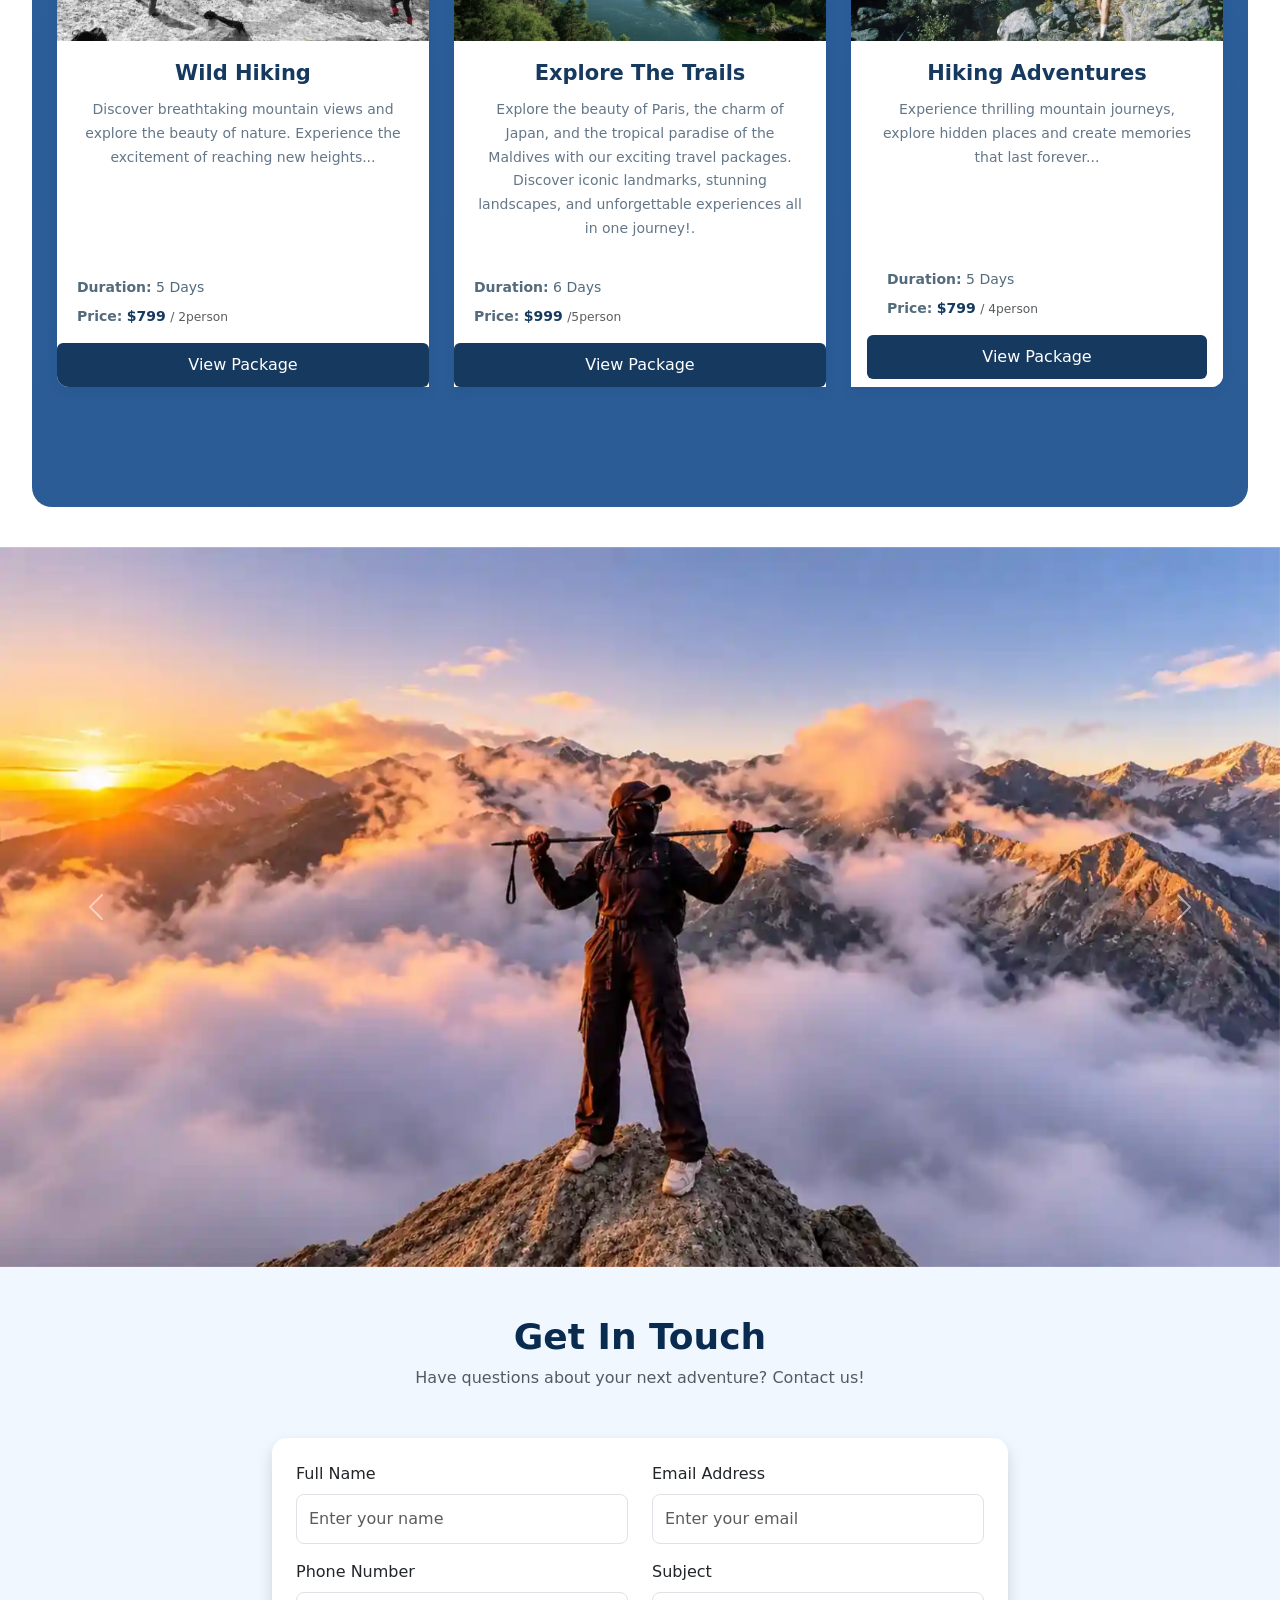
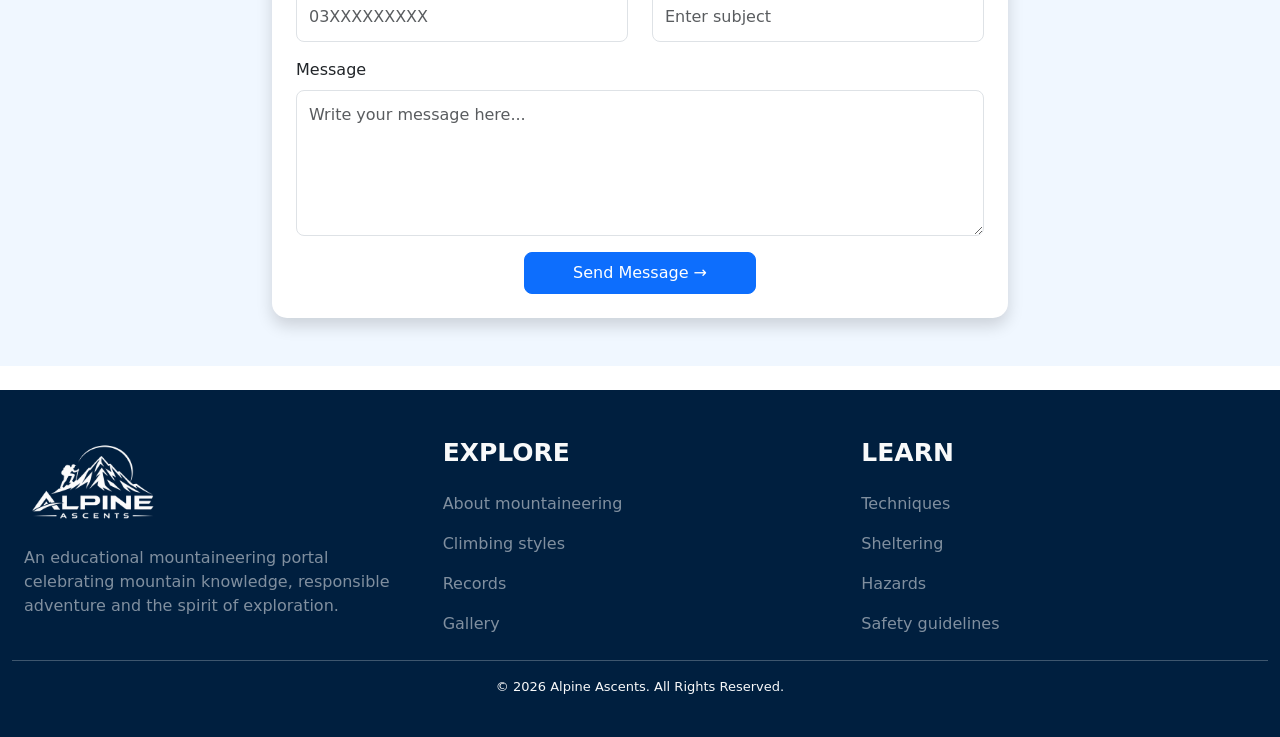
==== commit 18c4a706: "img compress" ====
--- a/index.html
+++ b/index.html
@@ -19,7 +19,7 @@
       <nav class="navbar navbar-expand-lg navbar-light bg-light fixed-top">
   <div class="container-fluid">
     <div class="logoo">
-      <img src="./images/Alpine Ascents Mountain Logo.png" >
+      <img src="./images/Apline Ascents Mountain Logo.png" >
     </div>
     <button class="navbar-toggler" type="button" data-bs-toggle="collapse" data-bs-target="#navbarSupportedContent" aria-controls="navbarSupportedContent" aria-expanded="false" aria-label="Toggle navigation">
       <span class="navbar-toggler-icon"></span>
@@ -67,7 +67,7 @@
 
   <section class="hero-section">
     <div class="hero">
-      <img src="./images/Climbers Beneath Jagged Peaks.webp" class="hero-img">
+      <img src="./images/Climbers Beneath Jagged Peaks-compressed.webp" class="hero-img">
     </div>
     <span class="d-block fw-bolder" style="margin-top: -500px; color: white; font-size: 23px; margin-left: 43px;">NEVER STOP EXPLORING <sup>TM</sup> </span>
   
@@ -181,7 +181,7 @@
     <div class="adventure-cards">
 
         <div class="card adventure-card">
-            <img src="./images/Peters_Layne_SC_07262025_RopeTeamsAtSunrise--S-.jpeg" alt="Mountain Exploration">
+            <img src="./images/Peters_Layne_SC_07262025_RopeTeamsAtSunrise--S--50kb.webp" alt="Mountain Exploration">
 
             <div class="card-body">
                 <h5 class="card-title">Mountain Exploration and Adventure</h5>
@@ -194,7 +194,7 @@
 
 
         <div class="card adventure-card">
-            <img src="./images/153245593.webp" alt="Old Mountains">
+            <img src="./images/153245593-compressed.webp" alt="Old Mountains">
 
             <div class="card-body">
                 <h5 class="card-title">The World's Oldest Mountains</h5>
@@ -207,7 +207,7 @@
 
 
         <div class="card adventure-card">
-            <img src="./images/1090db19f9a7d6df4d1b17694702d9575f4d8261.jpg" alt="Mountain Nature">
+            <img src="./images/1090db19f9a7d6df4d1b17694702d9575f4d8261-compressed.webp" alt="Mountain Nature">
 
             <div class="card-body">
                 <h5 class="card-title">Mountains: A History Written by Nature</h5>
@@ -220,7 +220,7 @@
 
 
         <div class="card adventure-card">
-            <img src="./images/peak-sunset-triumph-stockcake.jpg" alt="Mountain Sunset">
+            <img src="./images/peak-sunset-triumph-stockcake-50kb.webp" alt="Mountain Sunset">
 
             <div class="card-body">
                 <h5 class="card-title">Discover the Ancient Mountains</h5>
@@ -239,7 +239,7 @@
 
 <div class="card mission-card">
 
-    <img src="./images/our mission.jpg" alt="Our Mission">
+    <img src="./images/our mission-50kb.webp" alt="Our Mission">
 
     <div class="card-body">
         <h3 class="card-title">Our Mission</h3>
@@ -281,7 +281,7 @@
 
 <div class="card-group">
   <div class="card">
-    <img src="./images/beautiful-wide-shot-road-near-mountains-filled-with-snow-pink-purple-sky_181624-2416.avif" alt="...">
+    <img src="./images/beautiful-wide-shot-road-near-mountains-filled-with-snow-pink-purple-sky_181624-2416-compressed.webp" alt="...">
     <div class="card-body">
       <h3 class="card-title">Mountain Escape</h3>
       <p class="card-text">Discover breathtaking mountain views and explore the beauty of nature. Experience the excitement of reaching new heights...</p>
@@ -311,7 +311,7 @@
   </div>
   
   <div class="card">
-    <img src="./images/638330712259251582.jpg" class="card-img-top" alt="...">
+    <img src="./images/638330712259251582-compressed.webp" class="card-img-top" alt="...">
     <div class="card-body">
       <h3 class="card-title">Nature's Paradise</h3>
       <p class="card-text">Explore the beauty of Paris, the charm of Japan, and the tropical paradise of the Maldives with our exciting travel packages. Discover iconic landmarks, stunning landscapes, and unforgettable experiences all in one journey!.</p>
@@ -339,7 +339,7 @@
 
   </div>
   <div class="card">
-    <img src="./images/grand-peaks-mount-cook.avif" class="card-img-top" alt="...">
+    <img src="./images/grand-peaks-mount-cook1-compressed.webp" class="card-img-top" alt="...">
     <div class="card-body">
       <h5 class="card-title">Mountain Adventures</h5>
       <p class="card-text">Experience thrilling mountain journeys, explore hidden places and create memories that last forever...</p>
@@ -373,7 +373,7 @@
 
 <div class="card-group">
   <div class="card">
-    <img src="./images/tumblr_inline_nokqxhLLDf1sylz4h_1280.jpg" alt="...">
+    <img src="./images/tumblr_inline_nokqxhLLDf1sylz4h_1280-50kb (1).webp" alt="...">
     <div class="card-body">
       <h3 class="card-title">Wild Hiking</h3>
       <p class="card-text">Discover breathtaking mountain views and explore the beauty of nature. Experience the excitement of reaching new heights...</p>
@@ -401,7 +401,7 @@
   </div>
   
   <div class="card">
-    <img src="./images/a-wide-river-flows-through-a-dense-green-forest-with-mountains-in-the-background-under-a-clear-blue-sky-free-photo.jpeg" class="card-img-top" alt="...">
+    <img src="./images/a-wide-river-flows-through-a-dense-green-forest-with-mountains-in-the-background-under-a-clear-blue-sky-free-photo-compressed.webp" class="card-img-top" alt="...">
     <div class="card-body">
       <h3 class="card-title">Explore The Trails</h3>
       <p class="card-text">Explore the beauty of Paris, the charm of Japan, and the tropical paradise of the Maldives with our exciting travel packages. Discover iconic landmarks, stunning landscapes, and unforgettable experiences all in one journey!.</p>
@@ -428,7 +428,7 @@
 </a>
   </div>
   <div class="card">
-    <img src="./images/Hikers-Gore-Range-Mountains-Denver.webp" class="card-img-top" alt="...">
+    <img src="./images/Hikers-Gore-Range-Mountains-Denver-compressed.webp" class="card-img-top" alt="...">
     <div class="card-body">
       <h5 class="card-title">Hiking Adventures</h5>
       <p class="card-text">Experience thrilling mountain journeys, explore hidden places and create memories that last forever...</p>
@@ -470,19 +470,19 @@
 <div id="carouselExampleControls" class="carousel slide" data-bs-ride="carousel"  data-bs-interval="2000">
   <div class="carousel-inner">
     <div class="carousel-item active">
-      <img src="./images/Lone Hiker Above Golden Mountain Clouds.png" class="d-block w-100" alt="image1">
+      <img src="./images/Lone Hiker Above Golden Mountain Clouds-compressed.webp" class="d-block w-100" alt="image1">
     </div>
     <div class="carousel-item ">
-      <img src="./images/Sunset Summit Hiker Above the Clouds.png" class="d-block w-100" alt="image2">
+      <img src="./images/Sunset Summit Hiker Above the Clouds-50kb.webp" class="d-block w-100" alt="image2">
     </div>
     <div class="carousel-item">
-      <img src="./images/Climber Against the Frozen Peaks.png" class="d-block w-100" alt="image3">
+      <img src="./images/Climber Against the Frozen Peaks-compressed.webp" class="d-block w-100" alt="image3">
     </div>
     <div class="carousel-item">
-      <img src="./images/Powder Turn Beneath Snowy Peaks.png" class="d-block w-100" alt="image4">
+      <img src="./images/Powder Turn Beneath Snowy Peaks-50kb.webp" class="d-block w-100" alt="image4">
     </div>
     <div class="carousel-item">
-      <img src="./images/Peters_Layne_SC_07262025_RopeTeamsAtSunrise--S-.jpeg" class="d-block w-100" alt="image4">
+      <img src="./images/Peters_Layne_SC_07262025_RopeTeamsAtSunrise--S--50kb.webp" class="d-block w-100" alt="image4">
     </div>
   </div>
   <button class="carousel-control-prev" type="button" data-bs-target="#carouselExampleControls" data-bs-slide="prev">
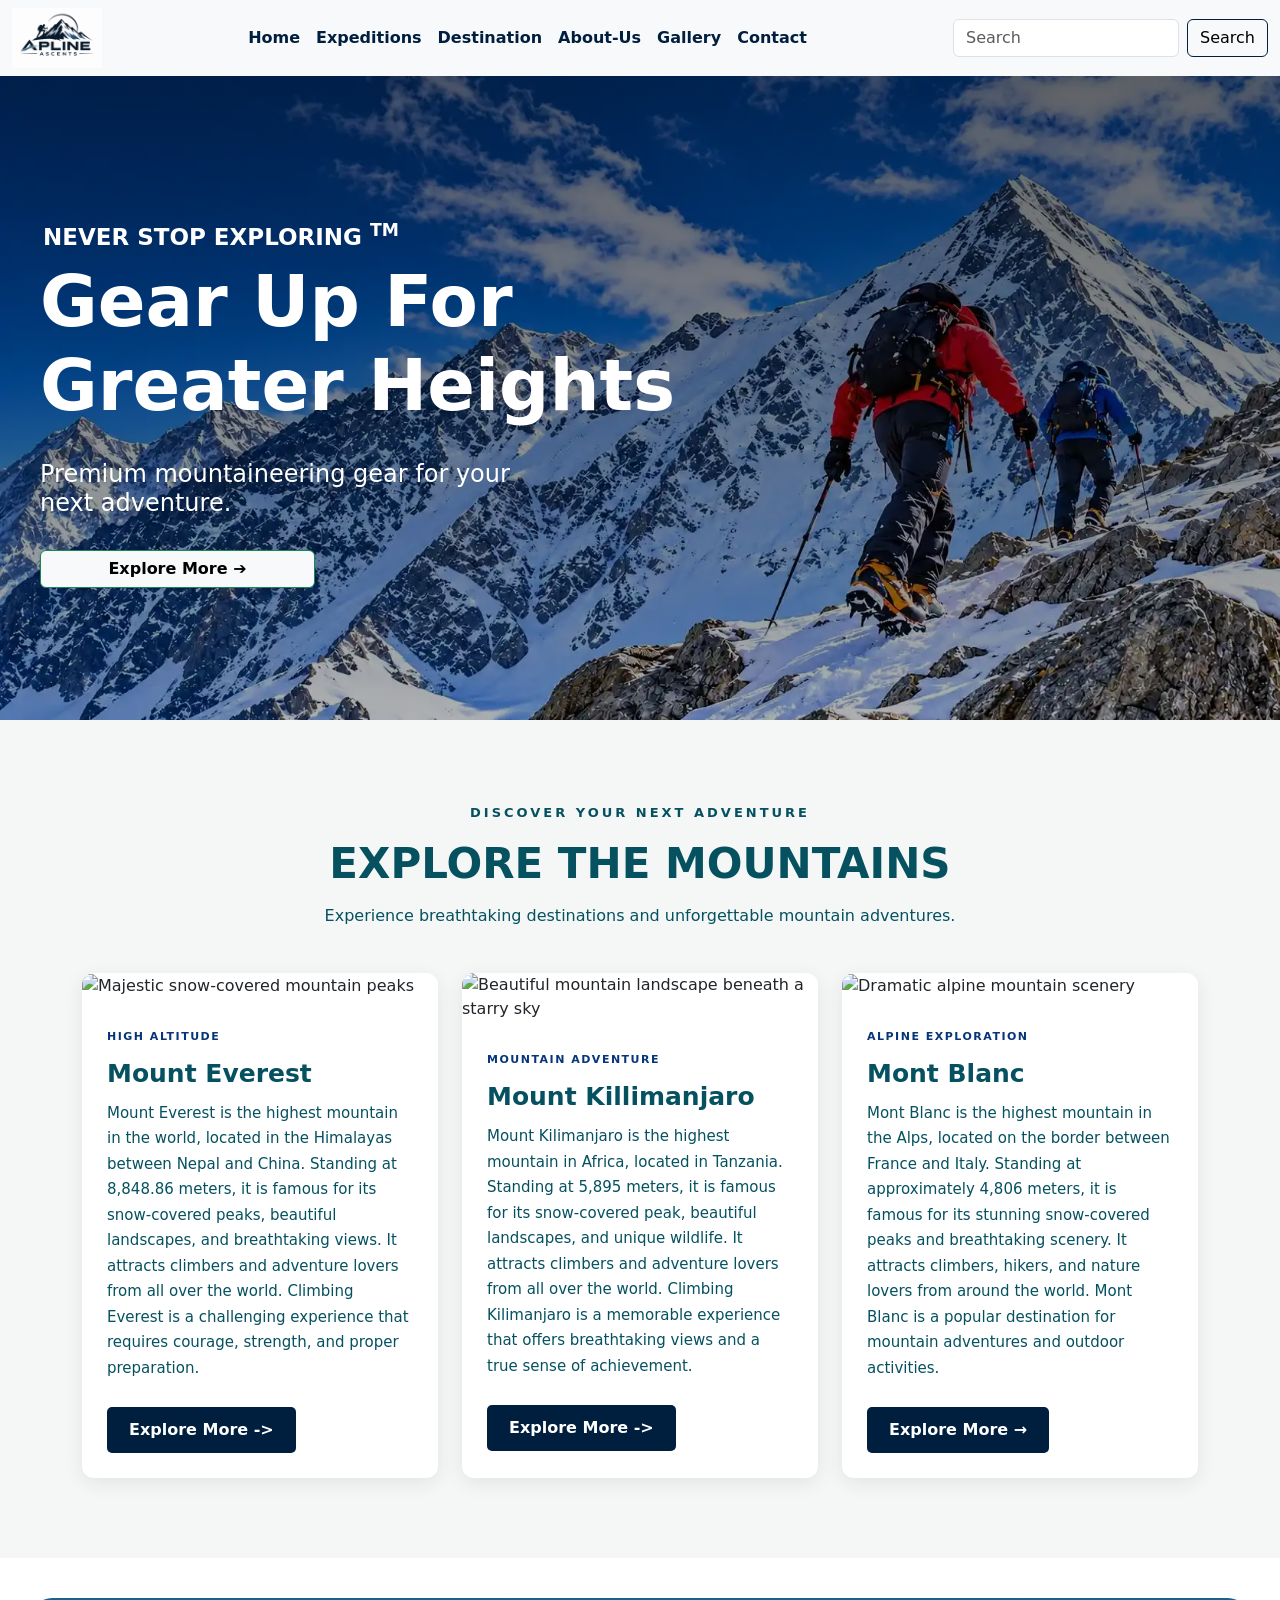
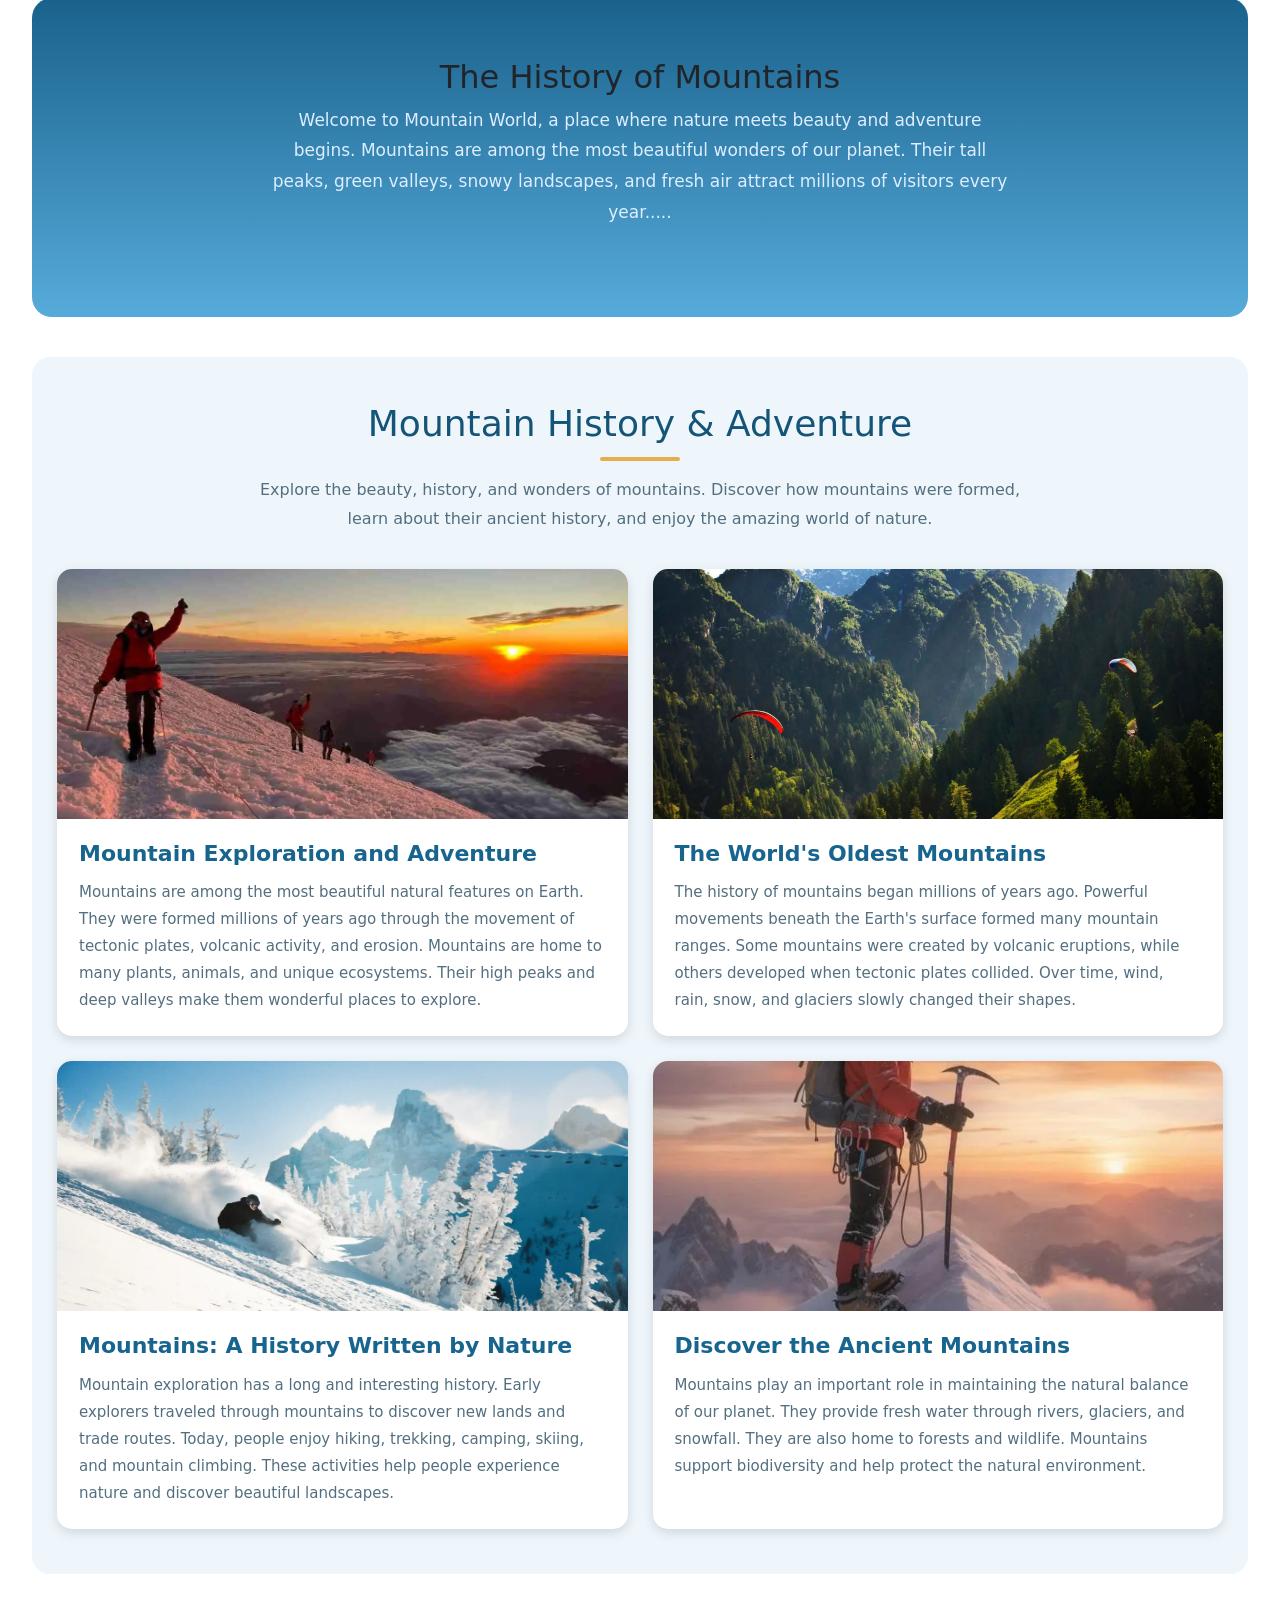
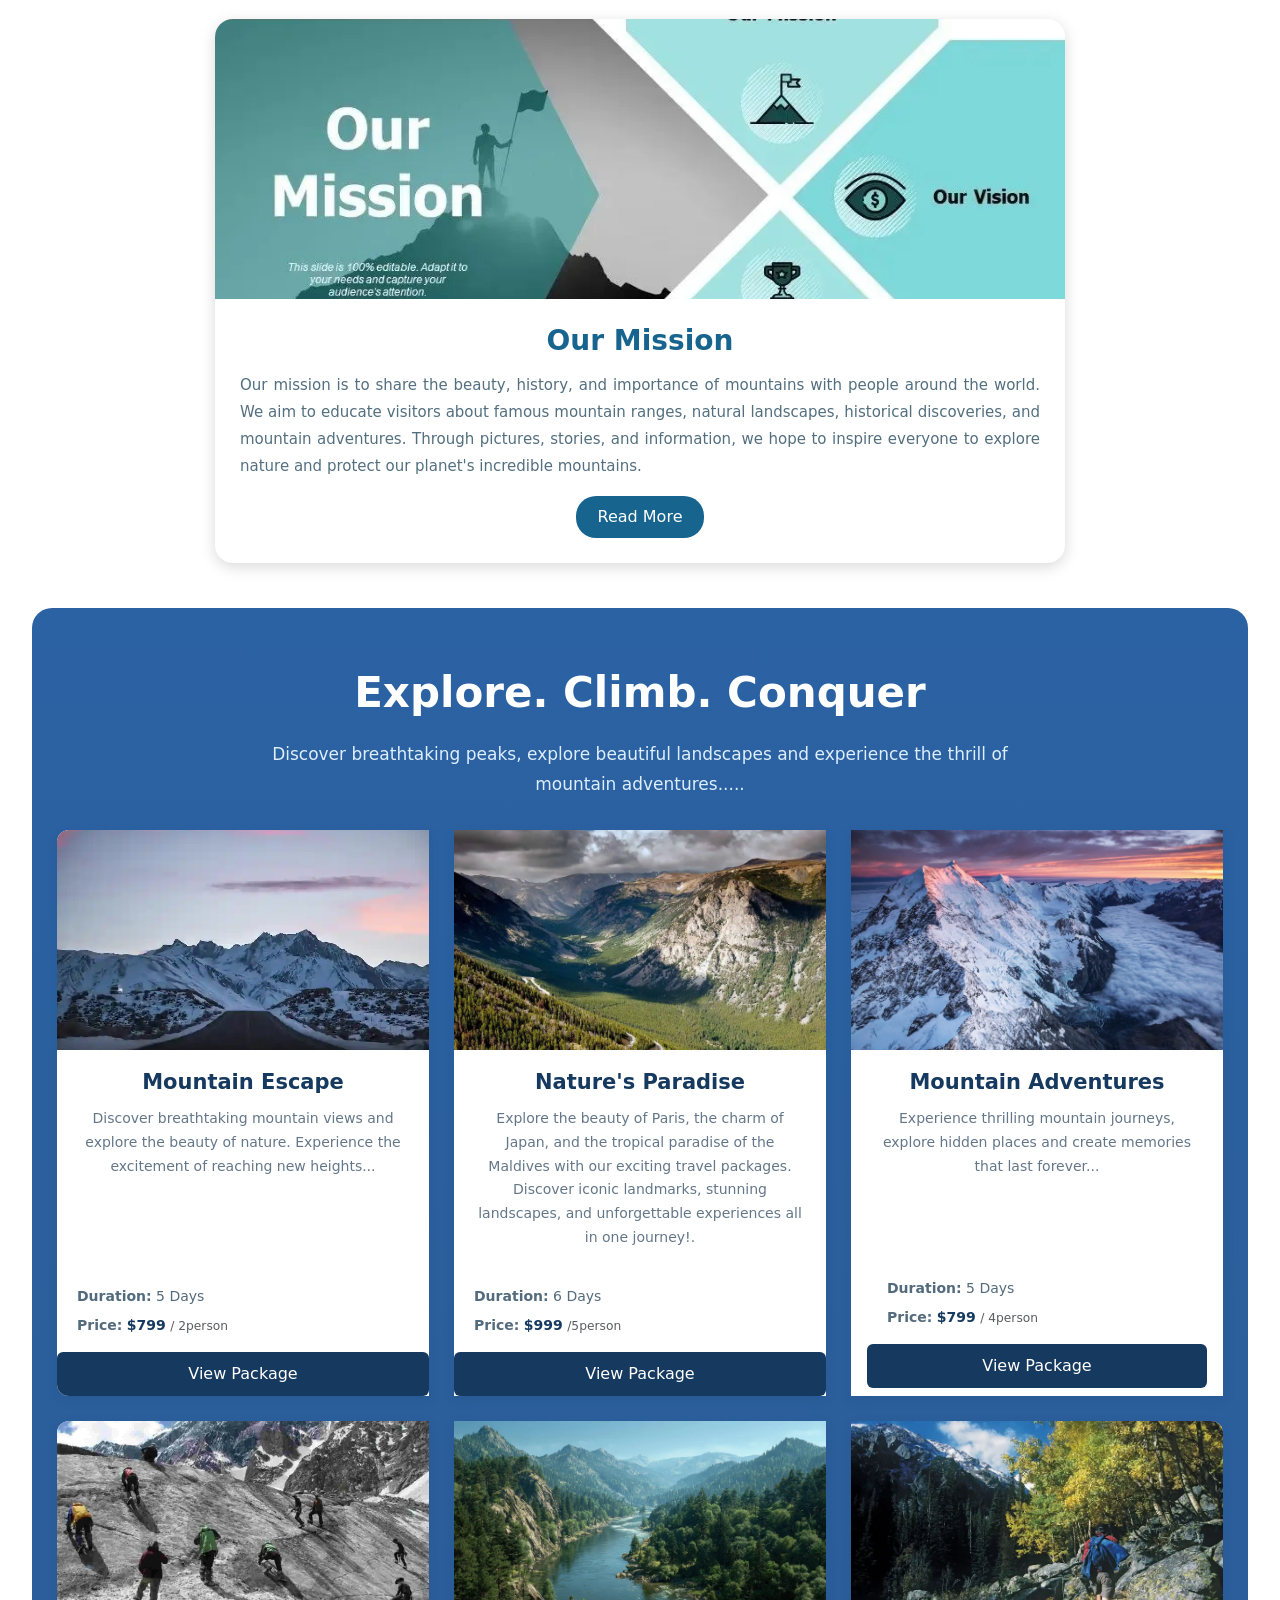
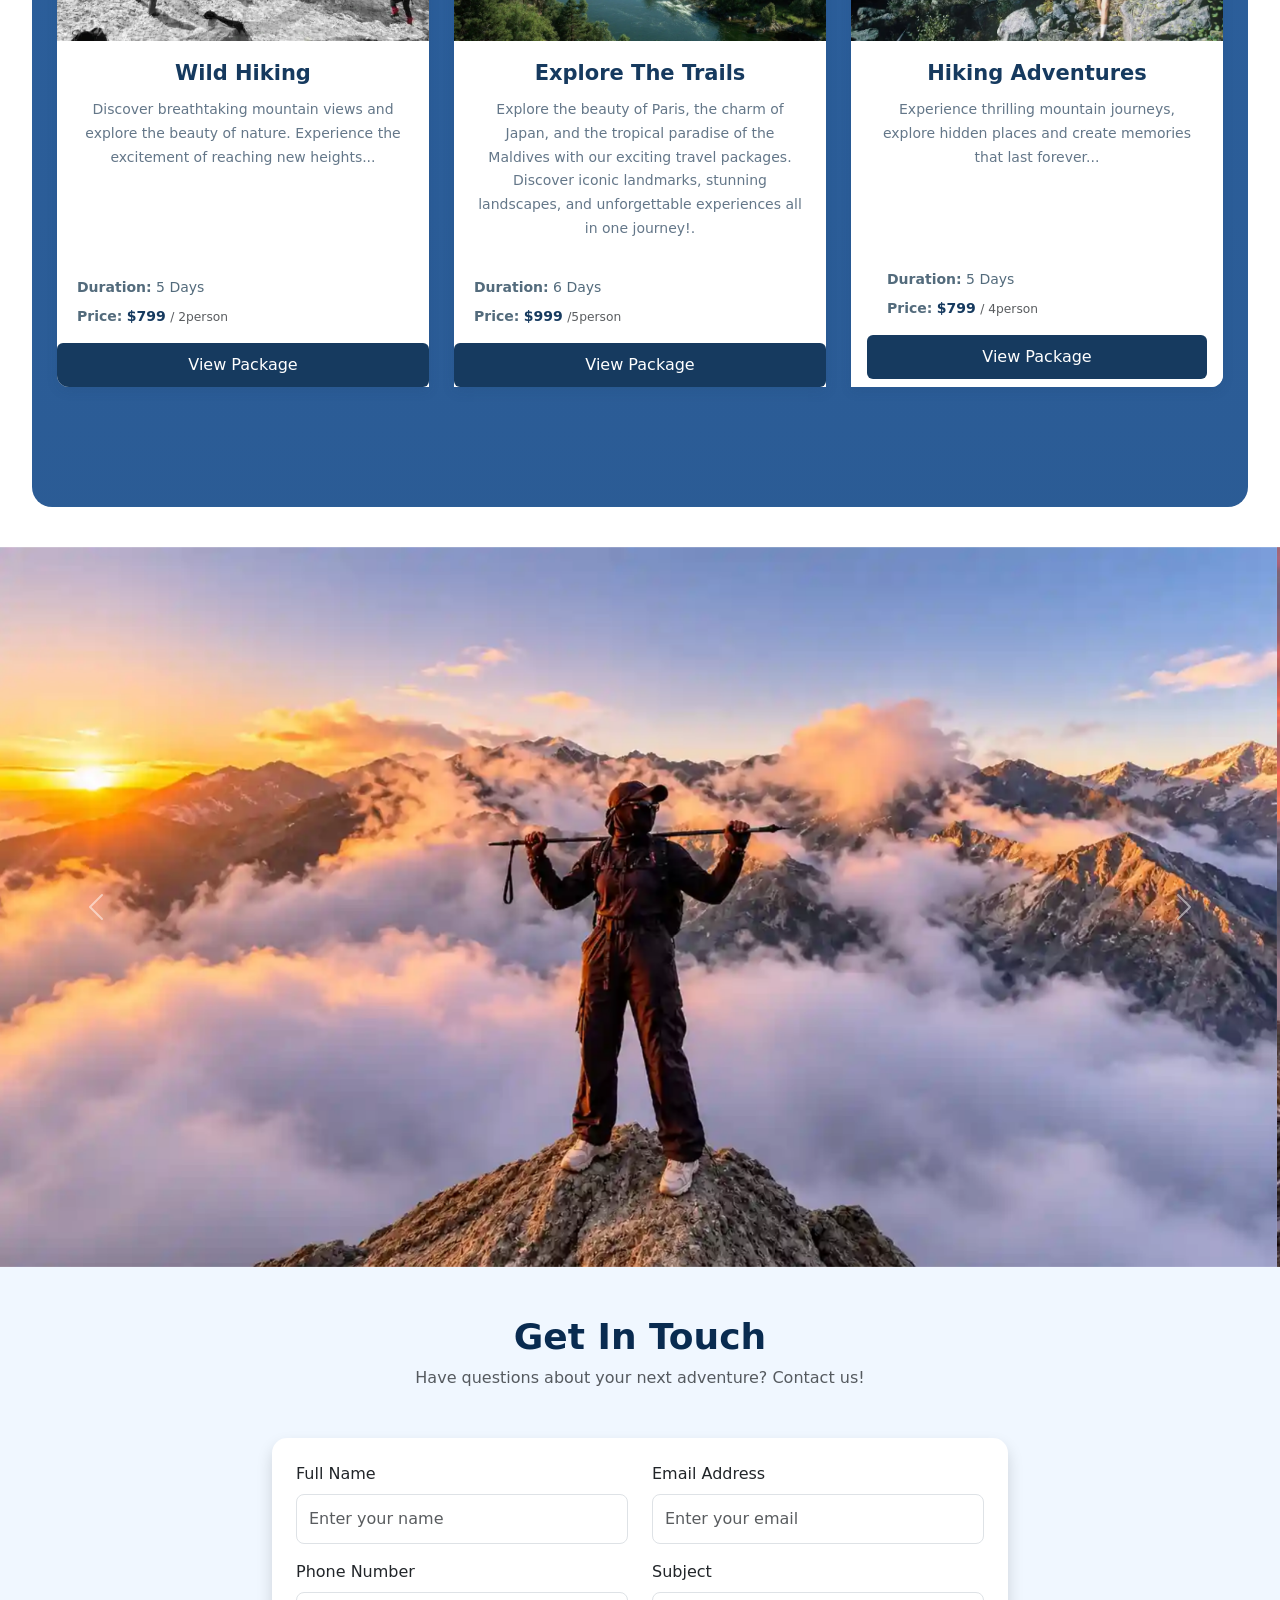
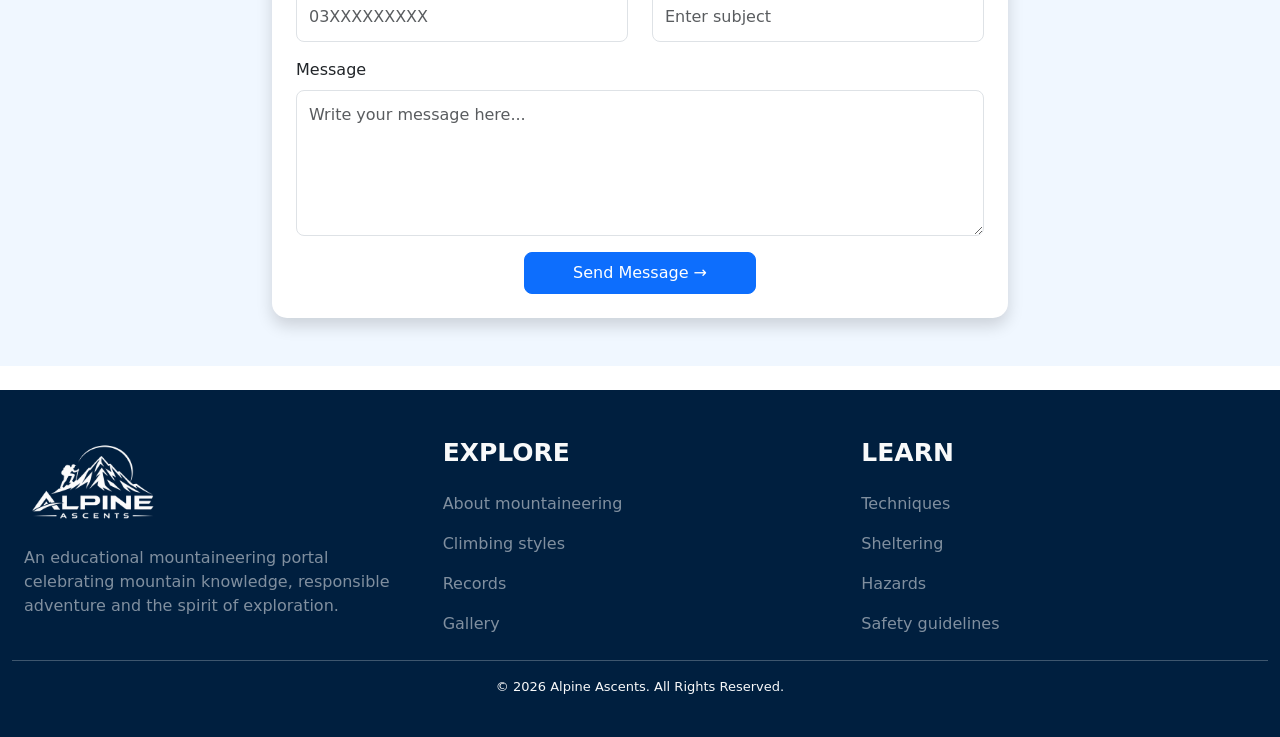
==== commit d0027dee: "img compress" ====
--- a/index.html
+++ b/index.html
@@ -9,7 +9,7 @@
     <link rel="stylesheet" href="./bootstrap css/bootstrap.css">
     <link rel="stylesheet" href="./bootstrap css/style.css">
     <link rel="stylesheet" href="./css/bootstrap.css">
-    <link rel="shortcut icon" href="./images/Alpine Ascents Mountain Logo.png">
+    <link rel="shortcut icon" href="./images/Apline Ascents Mountain Logo.png">
 </head>
 
 <body>
